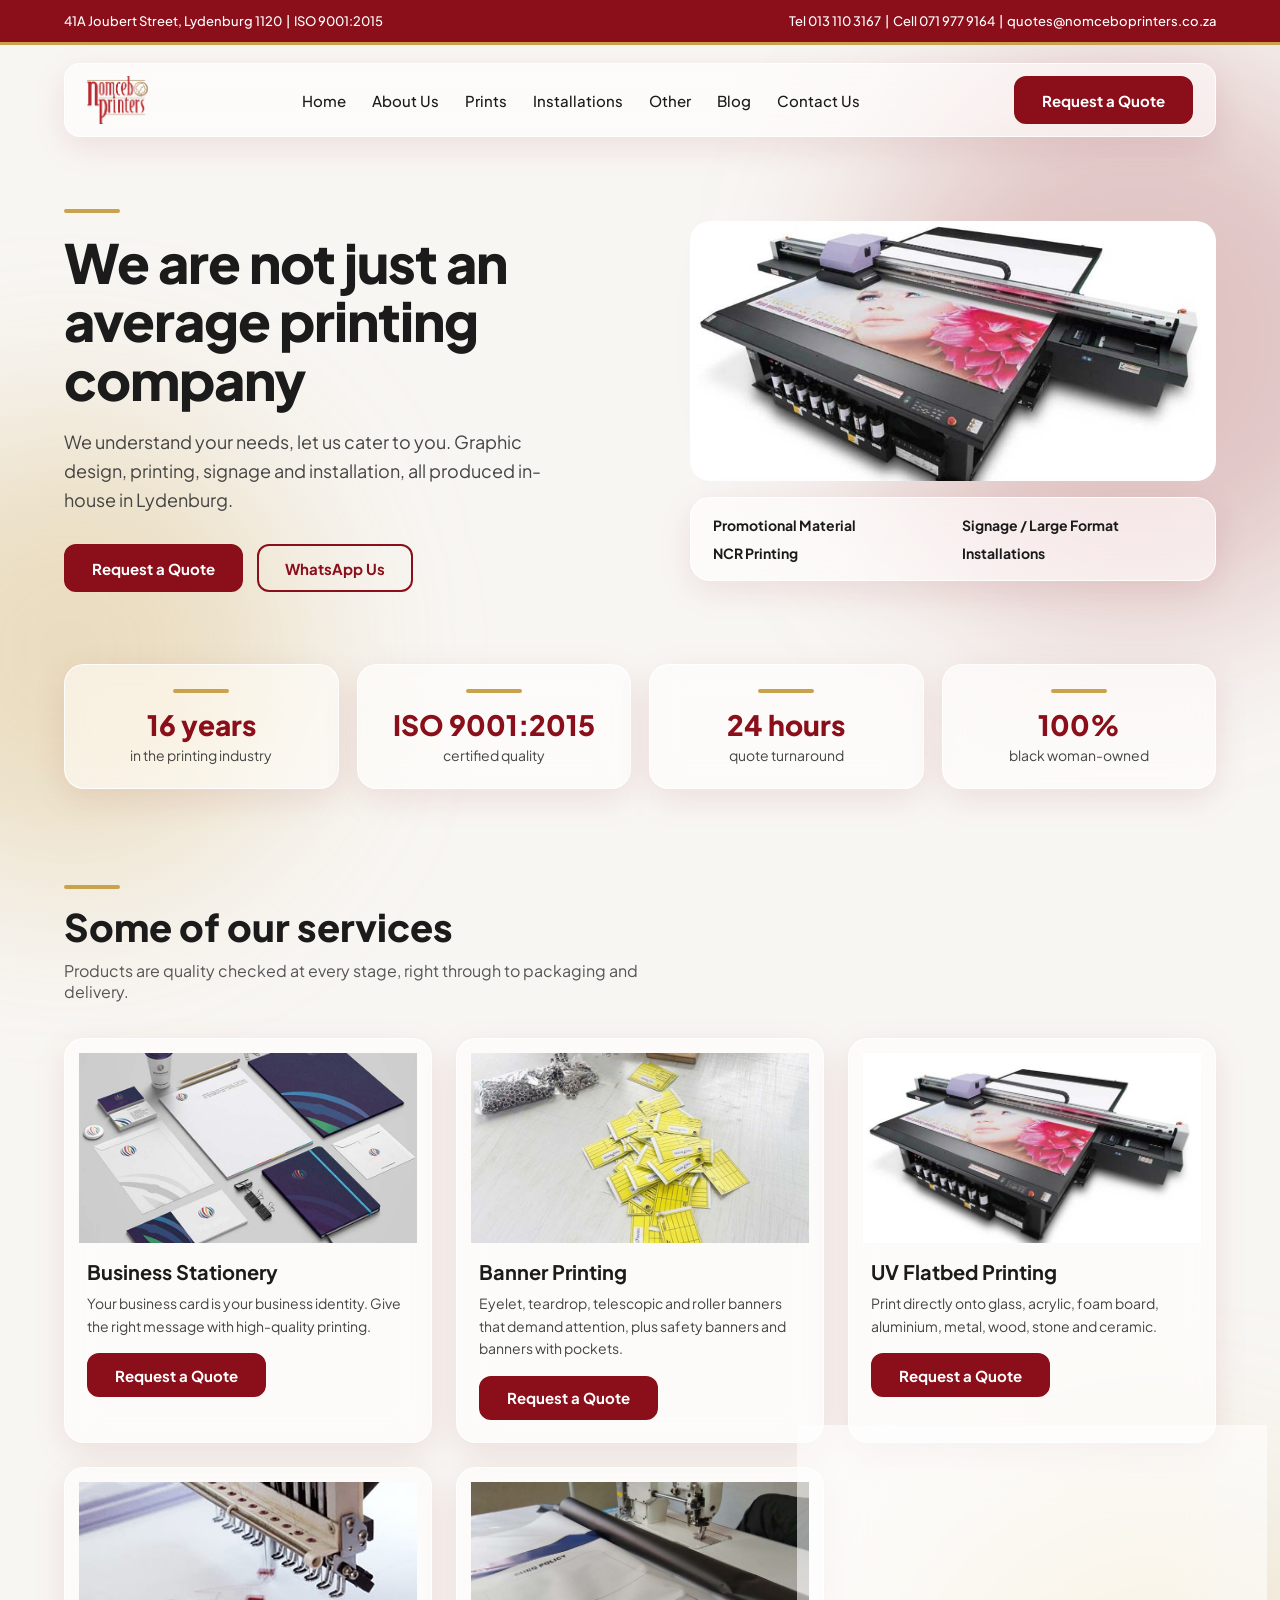
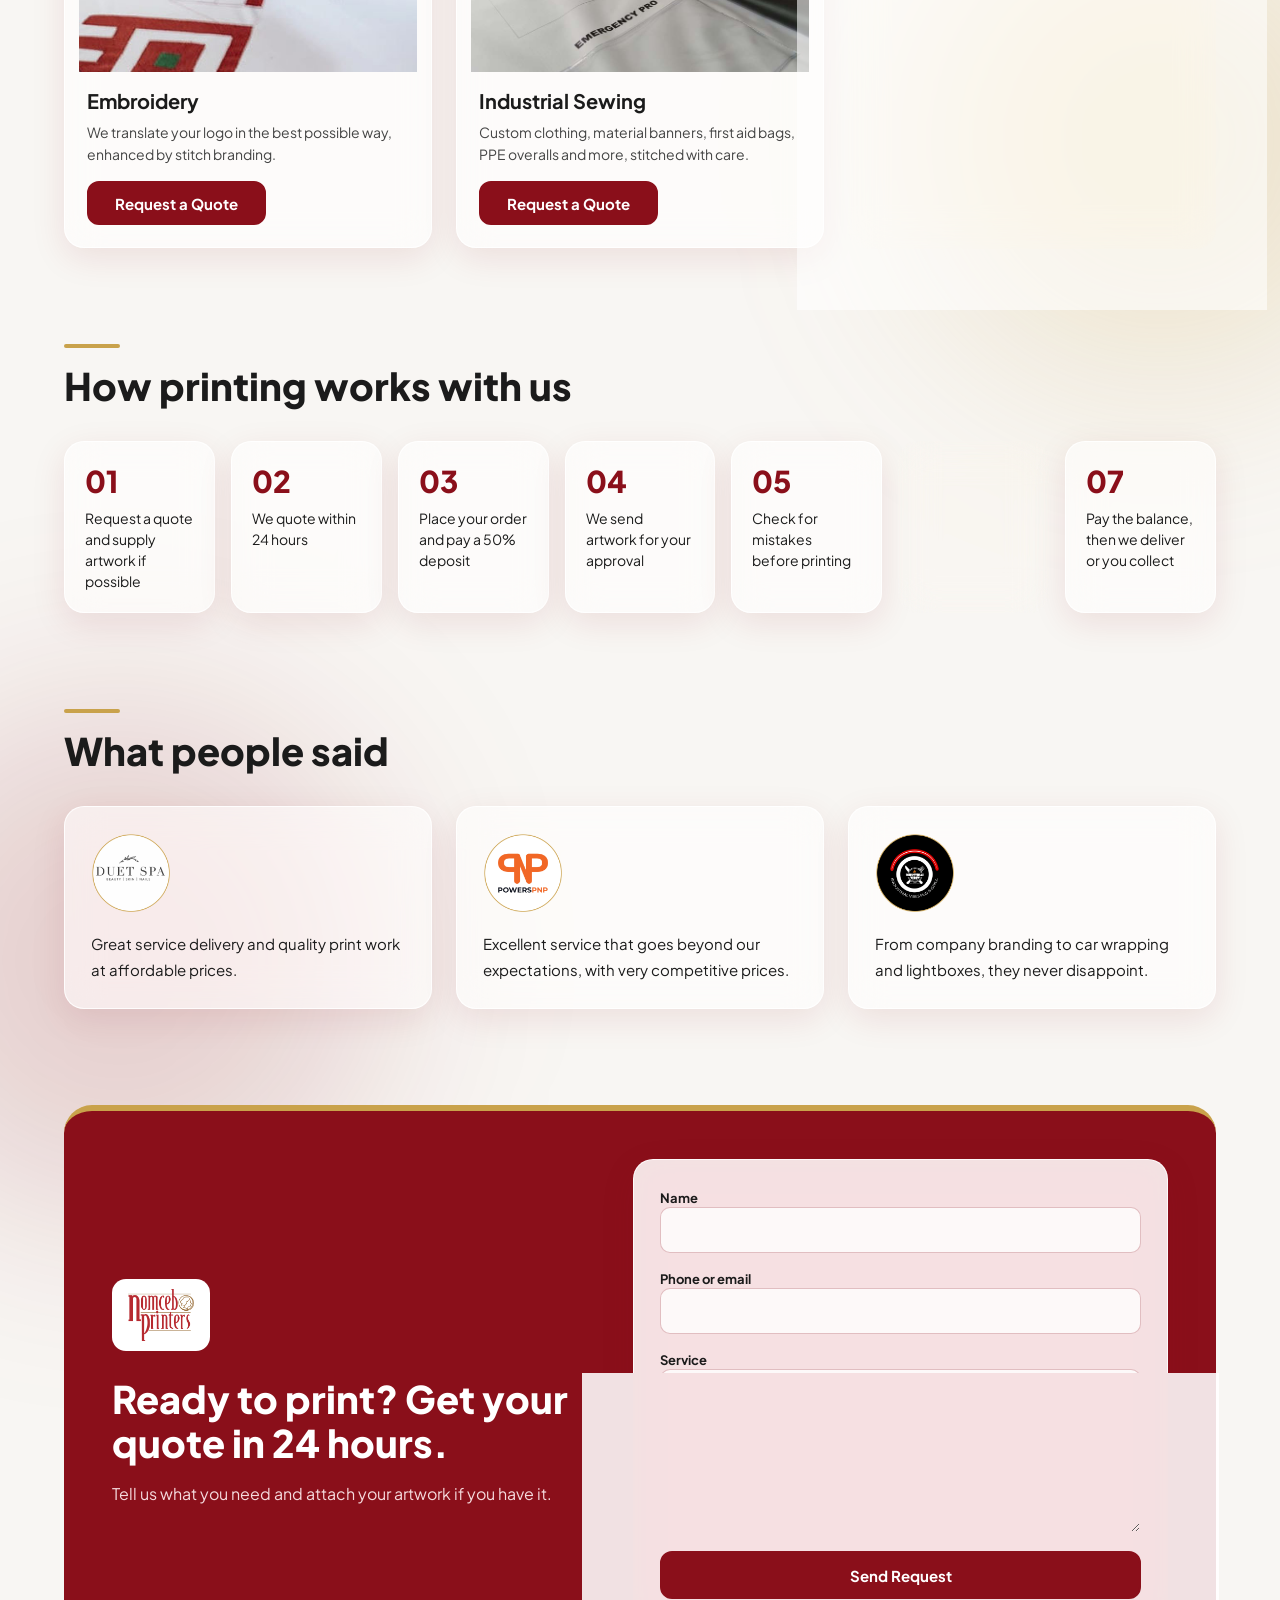
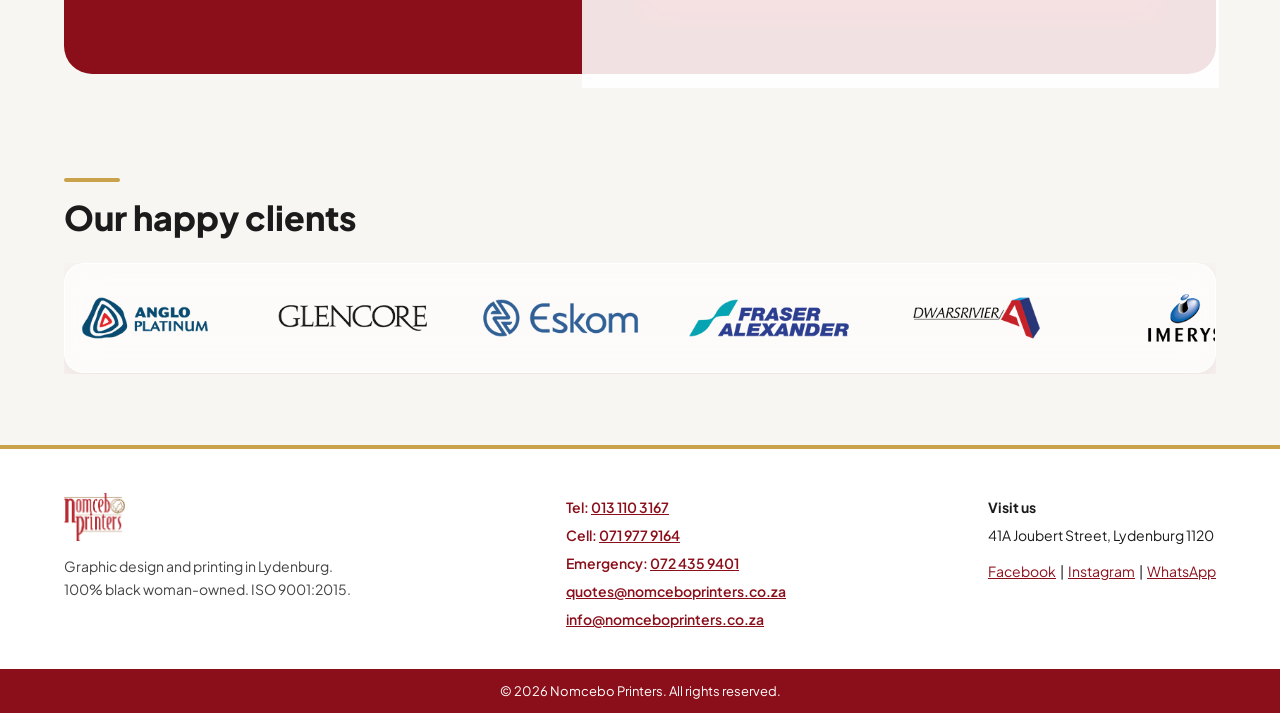
==== index.html @ d85ef445 "feat: add logo to homepage quote section and replace service field with dropdown feat: add service d" ====
<!doctype html>
<html lang="en">
<head>
<meta charset="utf-8">
<meta name="viewport" content="width=device-width, initial-scale=1">
<title>Nomcebo Printers | Printing, Signage and Design in Lydenburg</title>
<meta name="description" content="Nomcebo Printers provides high quality custom printing, signage and installation services for individuals and businesses in Lydenburg, Mpumalanga and Limpopo.">
<link rel="icon" href="assets/cropped-favicon-270x270.png">
<link rel="preconnect" href="https://fonts.googleapis.com">
<link href="https://fonts.googleapis.com/css2?family=Plus+Jakarta+Sans:wght@400;500;700;800&display=swap" rel="stylesheet">
<link rel="stylesheet" href="style.css">
</head>
<body>
<div id="top" style="position:relative;overflow:hidden">

<div style="position:absolute;top:60px;right:-140px;width:560px;height:560px;border-radius:50%;background:rgba(138,15,26,.22);filter:blur(90px)"></div>
<div style="position:absolute;top:420px;left:-160px;width:460px;height:460px;border-radius:50%;background:rgba(201,162,75,.30);filter:blur(90px)"></div>
<div style="position:absolute;top:1500px;right:-120px;width:480px;height:480px;border-radius:50%;background:rgba(201,162,75,.22);filter:blur(100px)"></div>
<div style="position:absolute;top:2300px;left:-140px;width:520px;height:520px;border-radius:50%;background:rgba(138,15,26,.16);filter:blur(100px)"></div>

<div style="position:relative">
<div style="background:#8A0F1A;color:#fff;font-size:13px;font-weight:500">
<div class="wrap" style="display:flex;flex-wrap:wrap;gap:8px 28px;justify-content:space-between;align-items:center;min-height:42px;padding-top:6px;padding-bottom:6px">
<span>41A Joubert Street, Lydenburg 1120 &nbsp;|&nbsp; ISO 9001:2015</span>
<span>Tel 013 110 3167 &nbsp;|&nbsp; Cell 071 977 9164 &nbsp;|&nbsp; quotes@nomceboprinters.co.za</span>
</div>
<div style="height:3px;background:#C9A24B"></div>
</div>

<div class="wrap nav" style="padding-top:18px">
<div class="g" style="display:flex;align-items:center;justify-content:space-between;gap:20px;padding:12px 22px;border-radius:16px">
<a href="index.html"><img src="assets/nomceb-logo.png" alt="Nomcebo Printers logo" style="width:170px;height:48px;display:block;object-fit:contain;width:auto"></a>
<input type="checkbox" id="mt" style="position:absolute;opacity:0;width:0;height:0"><label for="mt" class="menu-btn" role="button">Menu</label><div class="links" style="display:flex;gap:26px;flex-wrap:wrap"><a class="l" href="index.html">Home</a><a class="l" href="about.html">About Us</a><a class="l" href="prints.html">Prints</a><a class="l" href="installations.html">Installations</a><a class="l" href="other.html">Other</a><a class="l" href="blog.html">Blog</a><a class="l" href="contact.html">Contact Us</a></div>
<a class="btn" href="contact.html#quote">Request a Quote</a>
</div>
</div>

<div class="wrap hero" style="display:flex;align-items:center;gap:48px;padding-top:72px;padding-bottom:72px">
<div style="flex:1.1">
<div class="strip" style="margin-bottom:20px"></div>
<h1 style="font-size:54px;line-height:1.08;font-weight:800;letter-spacing:-1px">We are not just an average printing company</h1>
<p style="margin-top:20px;font-size:18px;line-height:1.6;color:#444;max-width:520px">We understand your needs, let us cater to you. Graphic design, printing, signage and installation, all produced in-house in Lydenburg.</p>
<div style="display:flex;flex-wrap:wrap;gap:14px;margin-top:30px">
<a class="btn" href="#quote">Request a Quote</a>
<a class="btn btn2" href="https://wa.me/27719779164" target="_blank" rel="noopener">WhatsApp Us</a>
</div>
</div>
<div style="flex:1;display:flex;flex-direction:column;gap:16px;min-width:0">
<img src="assets/Flatbed-printer.jpg" alt="Flatbed printer" style="height:260px;border-radius:20px;display:block;object-fit:cover;width:100%">
<div class="g" style="padding:18px 22px;display:grid;grid-template-columns:1fr 1fr;gap:10px 18px;font-weight:700;font-size:14px">
<span>Promotional Material</span><span>Signage / Large Format</span><span>NCR Printing</span><span>Installations</span>
</div>
</div>
</div>

<div class="wrap">
<div class="grid" style="grid-template-columns:repeat(auto-fit,minmax(240px,1fr));gap:18px">
<div class="g" style="padding:24px;text-align:center"><div class="strip" style="margin:0 auto 14px"></div><div style="font-size:28px;font-weight:800;color:#8A0F1A">16 years</div><p style="font-size:14px;color:#444;margin-top:4px">in the printing industry</p></div>
<div class="g" style="padding:24px;text-align:center"><div class="strip" style="margin:0 auto 14px"></div><div style="font-size:28px;font-weight:800;color:#8A0F1A">ISO 9001:2015</div><p style="font-size:14px;color:#444;margin-top:4px">certified quality</p></div>
<div class="g" style="padding:24px;text-align:center"><div class="strip" style="margin:0 auto 14px"></div><div style="font-size:28px;font-weight:800;color:#8A0F1A">24 hours</div><p style="font-size:14px;color:#444;margin-top:4px">quote turnaround</p></div>
<div class="g" style="padding:24px;text-align:center"><div class="strip" style="margin:0 auto 14px"></div><div style="font-size:28px;font-weight:800;color:#8A0F1A">100%</div><p style="font-size:14px;color:#444;margin-top:4px">black woman-owned</p></div>
</div>
</div>

<div id="services" class="wrap" style="padding-top:96px">
<div class="strip"></div>
<h2 style="font-size:38px;font-weight:800;margin-top:14px">Some of our services</h2>
<p style="margin-top:10px;color:#555;font-size:16px;max-width:620px">Products are quality checked at every stage, right through to packaging and delivery.</p>
<div class="grid" style="margin-top:36px">
<div class="g card" style="padding:14px"><img src="assets/Business-Stationary-img.jpg" alt="Business Stationary img" style="height:190px;display:block;object-fit:cover;width:100%"><div style="padding:16px 8px 8px"><h3 style="font-size:20px;font-weight:700">Business Stationery</h3><p style="margin-top:8px;font-size:14px;line-height:1.6;color:#444">Your business card is your business identity. Give the right message with high-quality printing.</p><a class="btn" href="#quote" style="margin-top:16px;min-height:44px">Request a Quote</a></div></div>
<div class="g card" style="padding:14px"><img src="assets/Banner-Printing-img.jpg" alt="Banner Printing img" style="height:190px;display:block;object-fit:cover;width:100%"><div style="padding:16px 8px 8px"><h3 style="font-size:20px;font-weight:700">Banner Printing</h3><p style="margin-top:8px;font-size:14px;line-height:1.6;color:#444">Eyelet, teardrop, telescopic and roller banners that demand attention, plus safety banners and banners with pockets.</p><a class="btn" href="#quote" style="margin-top:16px;min-height:44px">Request a Quote</a></div></div>
<div class="g card" style="padding:14px"><img src="assets/Flatbed-printer.jpg" alt="Flatbed printer" style="height:190px;display:block;object-fit:cover;width:100%"><div style="padding:16px 8px 8px"><h3 style="font-size:20px;font-weight:700">UV Flatbed Printing</h3><p style="margin-top:8px;font-size:14px;line-height:1.6;color:#444">Print directly onto glass, acrylic, foam board, aluminium, metal, wood, stone and ceramic.</p><a class="btn" href="#quote" style="margin-top:16px;min-height:44px">Request a Quote</a></div></div>
<div class="g card" style="padding:14px"><img src="assets/blocks-img.jpg" alt="blocks img" style="height:190px;display:block;object-fit:cover;width:100%"><div style="padding:16px 8px 8px"><h3 style="font-size:20px;font-weight:700">Embroidery</h3><p style="margin-top:8px;font-size:14px;line-height:1.6;color:#444">We translate your logo in the best possible way, enhanced by stitch branding.</p><a class="btn" href="#quote" style="margin-top:16px;min-height:44px">Request a Quote</a></div></div>
<div class="g card" style="padding:14px"><img src="assets/industrial-printing1.jpg" alt="industrial printing1" style="height:190px;display:block;object-fit:cover;width:100%"><div style="padding:16px 8px 8px"><h3 style="font-size:20px;font-weight:700">Industrial Sewing</h3><p style="margin-top:8px;font-size:14px;line-height:1.6;color:#444">Custom clothing, material banners, first aid bags, PPE overalls and more, stitched with care.</p><a class="btn" href="#quote" style="margin-top:16px;min-height:44px">Request a Quote</a></div></div>
<div class="g card" style="padding:14px"><img src="assets/blocks-img03.jpg" alt="blocks img03" style="height:190px;display:block;object-fit:cover;width:100%"><div style="padding:16px 8px 8px"><h3 style="font-size:20px;font-weight:700">Design Services</h3><p style="margin-top:8px;font-size:14px;line-height:1.6;color:#444">We take your marketing ideas and bring them to life through visual design.</p><a class="btn" href="#quote" style="margin-top:16px;min-height:44px">Request a Quote</a></div></div>
</div>
</div>

<div id="process" class="wrap" style="padding-top:96px">
<div class="strip"></div>
<h2 style="font-size:38px;font-weight:800;margin-top:14px">How printing works with us</h2>
<div class="grid" style="grid-template-columns:repeat(auto-fit,minmax(150px,1fr));gap:16px;margin-top:32px">
<div class="g" style="padding:20px"><div style="font-size:30px;font-weight:800;color:#8A0F1A">01</div><p style="margin-top:8px;font-size:14px;line-height:1.5">Request a quote and supply artwork if possible</p></div>
<div class="g" style="padding:20px"><div style="font-size:30px;font-weight:800;color:#8A0F1A">02</div><p style="margin-top:8px;font-size:14px;line-height:1.5">We quote within 24 hours</p></div>
<div class="g" style="padding:20px"><div style="font-size:30px;font-weight:800;color:#8A0F1A">03</div><p style="margin-top:8px;font-size:14px;line-height:1.5">Place your order and pay a 50% deposit</p></div>
<div class="g" style="padding:20px"><div style="font-size:30px;font-weight:800;color:#8A0F1A">04</div><p style="margin-top:8px;font-size:14px;line-height:1.5">We send artwork for your approval</p></div>
<div class="g" style="padding:20px"><div style="font-size:30px;font-weight:800;color:#8A0F1A">05</div><p style="margin-top:8px;font-size:14px;line-height:1.5">Check for mistakes before printing</p></div>
<div class="g" style="padding:20px"><div style="font-size:30px;font-weight:800;color:#8A0F1A">06</div><p style="margin-top:8px;font-size:14px;line-height:1.5">We print and finish to your specifications</p></div>
<div class="g" style="padding:20px"><div style="font-size:30px;font-weight:800;color:#8A0F1A">07</div><p style="margin-top:8px;font-size:14px;line-height:1.5">Pay the balance, then we deliver or you collect</p></div>
</div>
</div>

<div id="reviews" class="wrap" style="padding-top:96px">
<div class="strip"></div>
<h2 style="font-size:38px;font-weight:800;margin-top:14px">What people said</h2>
<div class="grid" style="margin-top:32px">
<div class="g" style="padding:26px"><img src="assets/Duet-Spa-1-150x150.png" alt="Duet Spa 1 150x150" style="width:80px;height:80px;border-radius:50%;display:block;object-fit:cover"><p style="margin-top:18px;line-height:1.7;font-size:15px">Great service delivery and quality print work at affordable prices.</p></div>
<div class="g" style="padding:26px"><img src="assets/Powerspnp-1-150x150.png" alt="Powerspnp 1 150x150" style="width:80px;height:80px;border-radius:50%;display:block;object-fit:cover"><p style="margin-top:18px;line-height:1.7;font-size:15px">Excellent service that goes beyond our expectations, with very competitive prices.</p></div>
<div class="g" style="padding:26px"><img src="assets/Industrial-Vibes-1-150x150.png" alt="Industrial Vibes 1 150x150" style="width:80px;height:80px;border-radius:50%;display:block;object-fit:cover"><p style="margin-top:18px;line-height:1.7;font-size:15px">From company branding to car wrapping and lightboxes, they never disappoint.</p></div>
</div>
</div>

<div id="quote" class="wrap" style="padding-top:96px;padding-bottom:96px">
<div style="background:#8A0F1A;border-radius:28px;padding:48px;display:flex;flex-wrap:wrap;gap:40px;align-items:center;border-top:6px solid #C9A24B">
<div style="flex:1;min-width:280px;color:#fff">
<div style="display:inline-block;background:#fff;border-radius:14px;padding:10px 16px;margin-bottom:22px"><img src="assets/nomceb-logo.png" alt="Nomcebo Printers logo" style="display:block;height:52px;width:auto"></div><h2 style="font-size:38px;font-weight:800;line-height:1.15">Ready to print? Get your quote in 24 hours.</h2>
<p style="margin-top:16px;font-size:16px;line-height:1.6;color:#F5DADD">Tell us what you need and attach your artwork if you have it.</p>
</div>
<form class="g" method="post" action="quote.php" style="flex:1;min-width:300px;padding:26px;display:flex;flex-direction:column;gap:14px;background:rgba(255,255,255,.88)"><p id="msg" role="status" style="display:none;font-weight:700"></p>
<div><label for="qn" style="font-size:13px;font-weight:700">Name</label><input id="qn" name="name" class="in" type="text" required autocomplete="name"></div>
<div><label for="qp" style="font-size:13px;font-weight:700">Phone or email</label><input id="qp" name="contact" class="in" type="text" required></div>
<div><label for="qs" style="font-size:13px;font-weight:700">Service</label><select id="qs" name="service" class="in" required><option value="" selected disabled>Select a service</option><optgroup label="Printing"><option>Business Stationery</option><option>Banner Printing</option><option>NCR Book Printing</option><option>Calendars and Diaries</option><option>T-Shirt Printing</option><option>Mug Printing</option><option>Baby Shower Invitations</option><option>Wedding Invitations</option><option>UV Flatbed Printing</option></optgroup><optgroup label="Signage and Installations"><option>Board Installation</option><option>Fence Board Installation</option><option>Lightbox Installation</option><option>Signboard Installations</option><option>Vehicle Branding</option></optgroup><optgroup label="Sewing and Finishing"><option>Embroidery</option><option>Industrial Sewing</option><option>Bench Making</option><option>Book Binding</option><option>Canvas</option></optgroup><optgroup label="Design"><option>Design Services</option></optgroup><option>Other (describe below)</option></select></div>
<div><label for="qd" style="font-size:13px;font-weight:700">Details (size, quantity, deadline)</label><textarea id="qd" name="details" class="in" rows="3" style="padding:12px 14px;resize:vertical"></textarea></div>
<input type="text" name="website" tabindex="-1" autocomplete="off" style="position:absolute;left:-9999px" aria-hidden="true">
<button class="btn" type="submit" style="width:100%">Send Request</button>
</form>
</div>
</div>

<div class="wrap" style="padding-top:8px;padding-bottom:72px"><div class="strip"></div><h2 style="font-size:34px;font-weight:800;margin-top:14px">Our happy clients</h2><div class="g belt" style="margin-top:24px;padding:22px 0"><div class="tr"><img src="assets/footer-icons1.png" alt="Client logo 1" loading="lazy"><img src="assets/footer-icons02.png" alt="Client logo 2" loading="lazy"><img src="assets/footer-icons03.png" alt="Client logo 3" loading="lazy"><img src="assets/footer-icons04.png" alt="Client logo 4" loading="lazy"><img src="assets/footer-icons05.png" alt="Client logo 5" loading="lazy"><img src="assets/footer-icons06.png" alt="Client logo 6" loading="lazy"><img src="assets/footer-icons07.png" alt="Client logo 7" loading="lazy"><img src="assets/footer-icons08.png" alt="Client logo 8" loading="lazy"><img src="assets/footer-icons09.png" alt="Client logo 9" loading="lazy"><img src="assets/footer-icons10.png" alt="Client logo 10" loading="lazy"><img src="assets/footer-icons11.png" alt="Client logo 11" loading="lazy"><img src="assets/footer-icons12.png" alt="Client logo 12" loading="lazy"><img src="assets/footer-icons13.png" alt="Client logo 13" loading="lazy"><img src="assets/footer-icons14.png" alt="Client logo 14" loading="lazy"><img src="assets/footer-icons15.png" alt="Client logo 15" loading="lazy"><img src="assets/footer-icons1.png" alt="" aria-hidden="true" loading="lazy"><img src="assets/footer-icons02.png" alt="" aria-hidden="true" loading="lazy"><img src="assets/footer-icons03.png" alt="" aria-hidden="true" loading="lazy"><img src="assets/footer-icons04.png" alt="" aria-hidden="true" loading="lazy"><img src="assets/footer-icons05.png" alt="" aria-hidden="true" loading="lazy"><img src="assets/footer-icons06.png" alt="" aria-hidden="true" loading="lazy"><img src="assets/footer-icons07.png" alt="" aria-hidden="true" loading="lazy"><img src="assets/footer-icons08.png" alt="" aria-hidden="true" loading="lazy"><img src="assets/footer-icons09.png" alt="" aria-hidden="true" loading="lazy"><img src="assets/footer-icons10.png" alt="" aria-hidden="true" loading="lazy"><img src="assets/footer-icons11.png" alt="" aria-hidden="true" loading="lazy"><img src="assets/footer-icons12.png" alt="" aria-hidden="true" loading="lazy"><img src="assets/footer-icons13.png" alt="" aria-hidden="true" loading="lazy"><img src="assets/footer-icons14.png" alt="" aria-hidden="true" loading="lazy"><img src="assets/footer-icons15.png" alt="" aria-hidden="true" loading="lazy"></div></div></div>
<div style="background:#fff;border-top:4px solid #C9A24B">
<div class="wrap" style="padding-top:44px;padding-bottom:36px;display:flex;flex-wrap:wrap;gap:36px;justify-content:space-between">
<div style="max-width:300px"><img src="assets/nomceb-logo.png" alt="Nomcebo Printers logo" style="width:170px;height:48px;display:block;object-fit:contain;width:auto"><p style="margin-top:14px;font-size:14px;line-height:1.6;color:#444">Graphic design and printing in Lydenburg. 100% black woman-owned. ISO 9001:2015.</p></div>
<div style="font-size:14px;line-height:2;color:#8A0F1A;font-weight:600">
<div>Tel: <a href="tel:0131103167">013 110 3167</a></div><div>Cell: <a href="tel:0719779164">071 977 9164</a></div><div>Emergency: <a href="tel:0724359401">072 435 9401</a></div><div><a href="mailto:quotes@nomceboprinters.co.za">quotes@nomceboprinters.co.za</a></div><div><a href="mailto:info@nomceboprinters.co.za">info@nomceboprinters.co.za</a></div>
</div>
<div style="font-size:14px;line-height:2"><div style="font-weight:700">Visit us</div><div>41A Joubert Street, Lydenburg 1120</div><div style="margin-top:8px"><a href="https://www.facebook.com/NomceboPrintersOfficial" target="_blank" rel="noopener">Facebook</a> &nbsp;|&nbsp; <a href="https://www.instagram.com/nomceboprinters/" target="_blank" rel="noopener">Instagram</a> &nbsp;|&nbsp; <a href="https://wa.me/27719779164" target="_blank" rel="noopener">WhatsApp</a></div></div>
</div>
<div style="background:#8A0F1A;color:#fff;text-align:center;font-size:13px;padding:14px">&copy; 2026 Nomcebo Printers. All rights reserved.</div>
</div>
</div>
</div>
<script>
(function(){var p=new URLSearchParams(location.search),m=document.getElementById('msg');if(!m)return;
if(p.has('sent')){m.textContent='Thank you! We will quote within 24 hours.';m.style.color='#1B5E20';m.style.display='block';}
else if(p.has('error')){m.textContent='Sorry, something went wrong. Please call 013 110 3167.';m.style.color='#8A0F1A';m.style.display='block';}})();
</script>
</body>
</html>
---- style.css ----
body{margin:0;font-family:'Plus Jakarta Sans',Arial,sans-serif;color:#1B1B1B;background:#F8F6F3}
a{color:#8A0F1A}a:hover{color:#6E0B14}
.wrap{max-width:1200px;margin:0 auto;padding:0 24px;box-sizing:border-box}
.g{background:rgba(255,255,255,.58);backdrop-filter:blur(18px) saturate(140%);-webkit-backdrop-filter:blur(18px) saturate(140%);border:1px solid rgba(255,255,255,.85);box-shadow:0 10px 34px rgba(138,15,26,.10);border-radius:20px}
.btn{display:inline-flex;align-items:center;justify-content:center;min-height:48px;padding:0 26px;box-sizing:border-box;background:#8A0F1A;color:#fff;border-radius:12px;font-weight:700;text-decoration:none;border:2px solid #8A0F1A;font-size:15px;cursor:pointer;font-family:inherit}
.btn:hover{background:#6E0B14;color:#fff}
.btn2{background:transparent;color:#8A0F1A}.btn2:hover{background:#8A0F1A;color:#fff}
.ph{display:flex;align-items:center;justify-content:center;text-align:center;border:2px dashed #B98A8F;background:rgba(138,15,26,.05);color:#5A3A3E;font-size:12px;font-weight:700;padding:8px;box-sizing:border-box;border-radius:14px}
.strip{height:4px;width:56px;background:#C9A24B;border-radius:2px}
.grid{display:grid;grid-template-columns:repeat(auto-fit,minmax(300px,1fr));gap:24px}
.nav a.l{color:#1B1B1B;text-decoration:none;font-weight:500;font-size:15px}.nav a.l:hover{color:#8A0F1A}
.card{transition:transform .2s}.card:hover{transform:translateY(-4px)}
.in{width:100%;min-height:46px;box-sizing:border-box;border-radius:10px;border:1px solid rgba(138,15,26,.25);background:rgba(255,255,255,.8);padding:0 14px;font:inherit;font-size:15px}
h1,h2,h3,p{margin:0}
@media(max-width:860px){.nav .links{display:none}.hero{flex-direction:column}}
.nav a.l.on{color:#8A0F1A;font-weight:700;border-bottom:3px solid #C9A24B;padding-bottom:4px}
.menu-btn{display:none;align-items:center;min-height:44px;padding:0 16px;border:2px solid #8A0F1A;border-radius:12px;color:#8A0F1A;font-weight:700;cursor:pointer}
.pc{padding:14px}.pc img{display:block;width:100%;height:210px;object-fit:cover;border-radius:14px;background:rgba(138,15,26,.05)}
.pc .b{padding:16px 8px 8px}.pc h3{font-size:20px;font-weight:700}.pc p{margin-top:8px;font-size:14px;line-height:1.6;color:#444}.pc .btn{margin-top:16px;min-height:44px}
.pc .d{font-size:13px;color:#8A0F1A;font-weight:700;margin-top:6px}
.team img{height:260px}
@media(max-width:1000px){.hero{flex-direction:column}.nav .g{flex-wrap:wrap}.menu-btn{display:inline-flex}.nav .links{display:none!important;width:100%;flex-direction:column;gap:14px!important;order:5}#mt:checked ~ .links{display:flex!important}}


.belt{overflow:hidden;-webkit-mask-image:linear-gradient(90deg,transparent,#000 8%,#000 92%,transparent);mask-image:linear-gradient(90deg,transparent,#000 8%,#000 92%,transparent)}
.belt .tr{display:flex;align-items:center;width:max-content;animation:belt 45s linear infinite}
.belt:hover .tr{animation-play-state:paused}
.belt img{height:64px;width:auto;max-width:160px;object-fit:contain;flex:none;margin-right:48px}
@keyframes belt{to{transform:translateX(-50%)}}
@media(prefers-reduced-motion:reduce){.belt .tr{animation:none;flex-wrap:wrap;width:auto;justify-content:center;row-gap:20px}.belt{-webkit-mask-image:none;mask-image:none}}
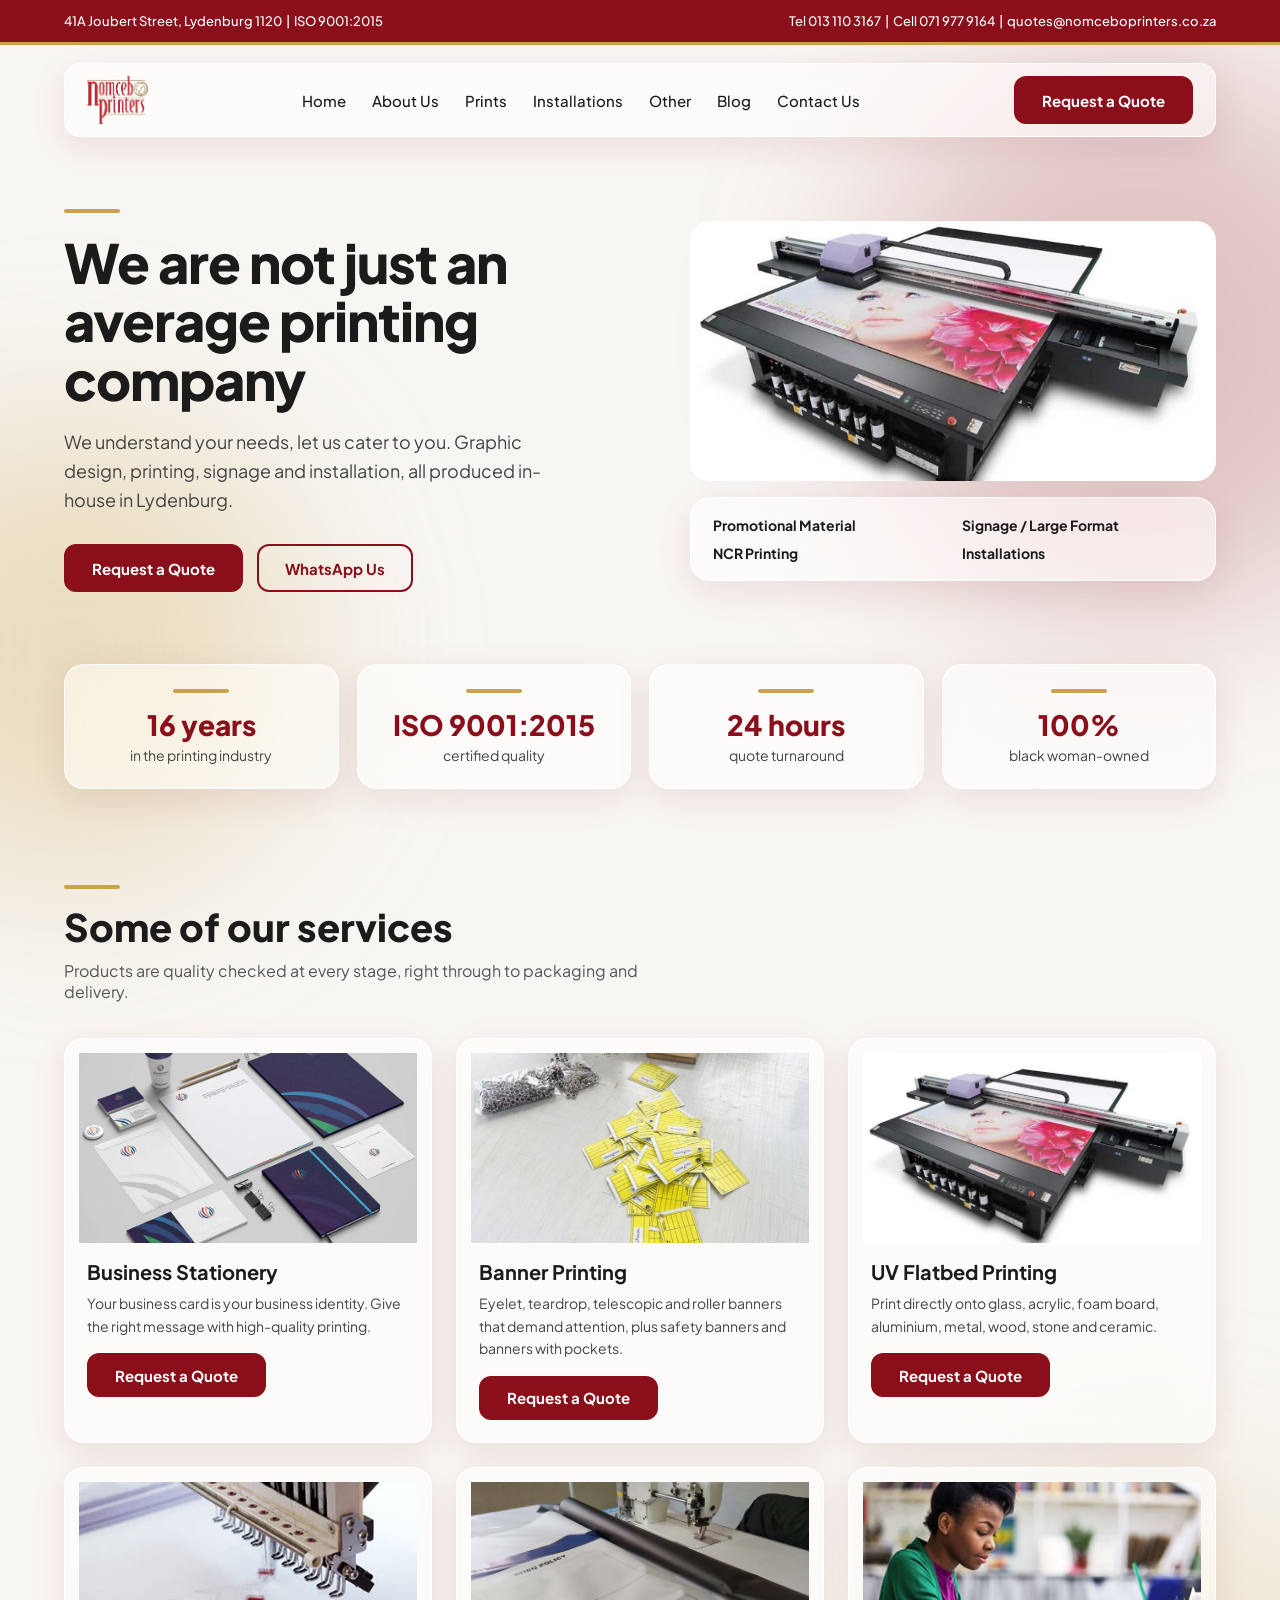
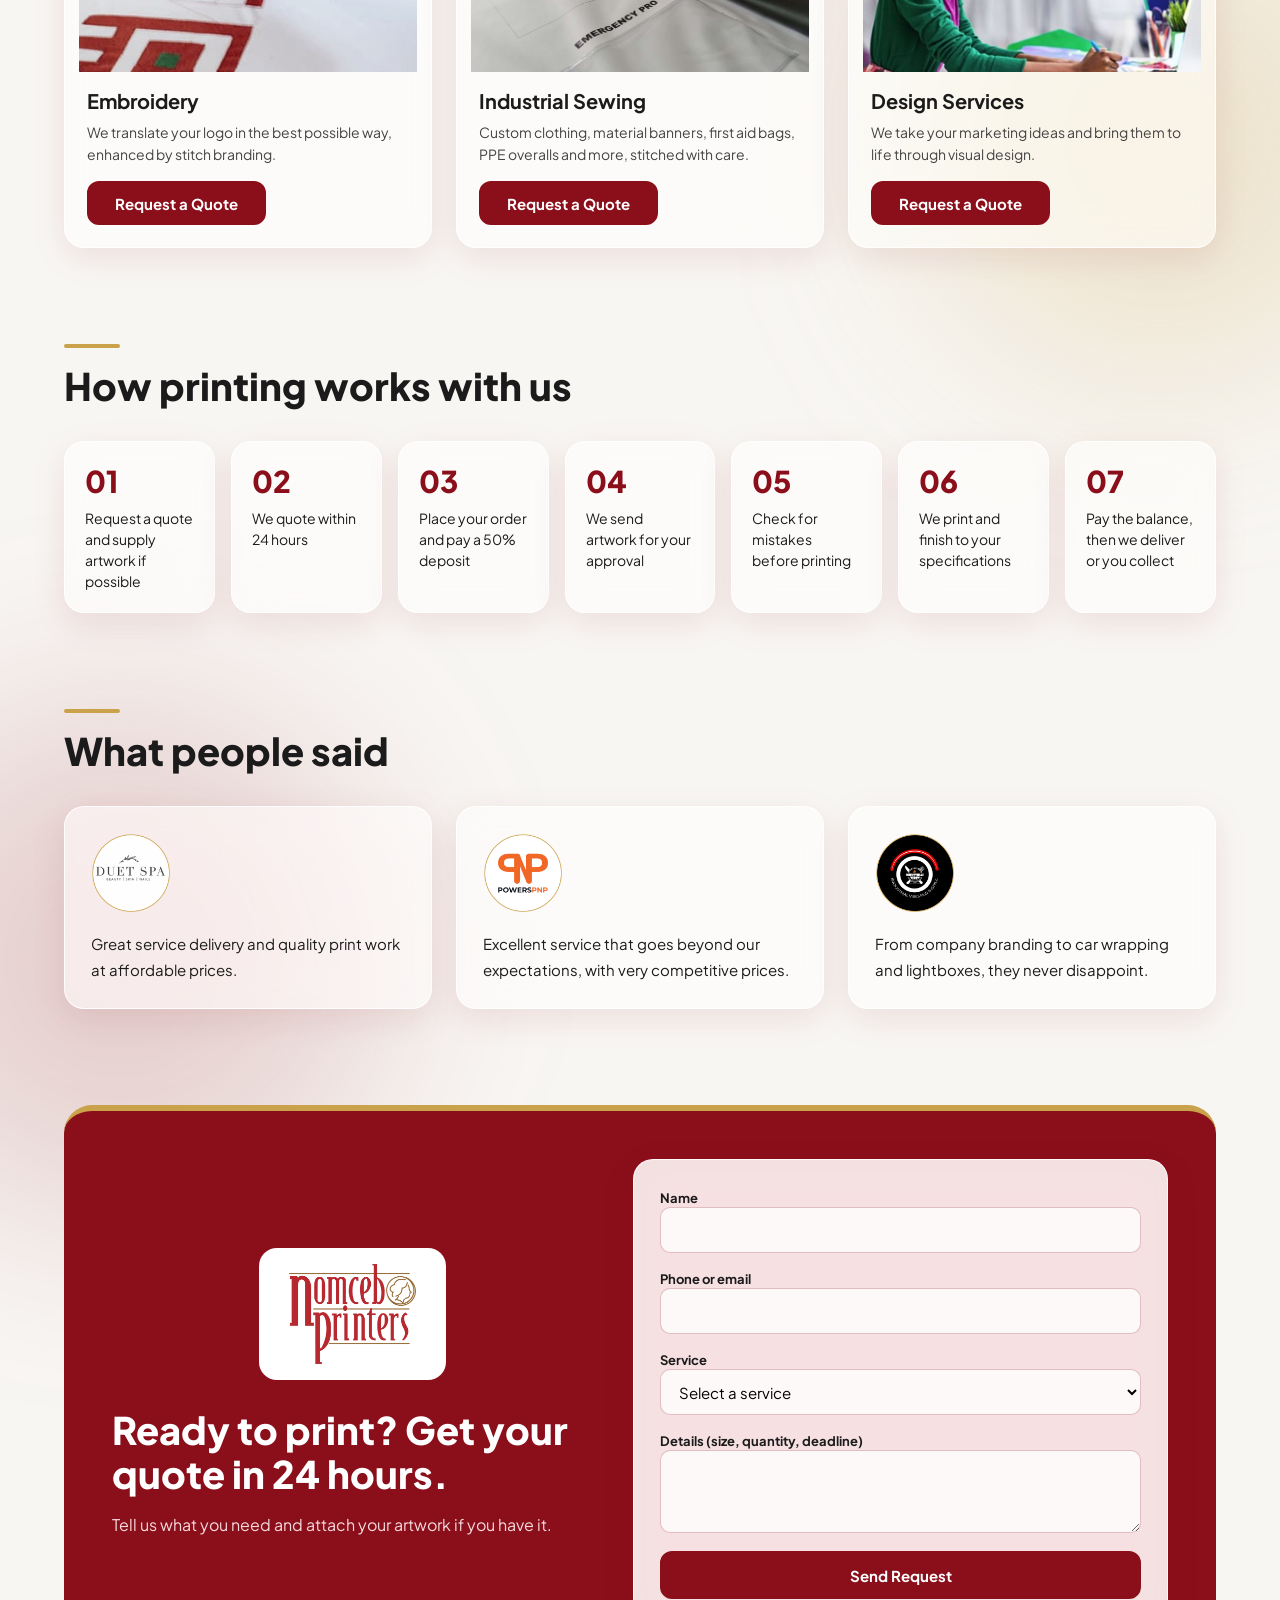
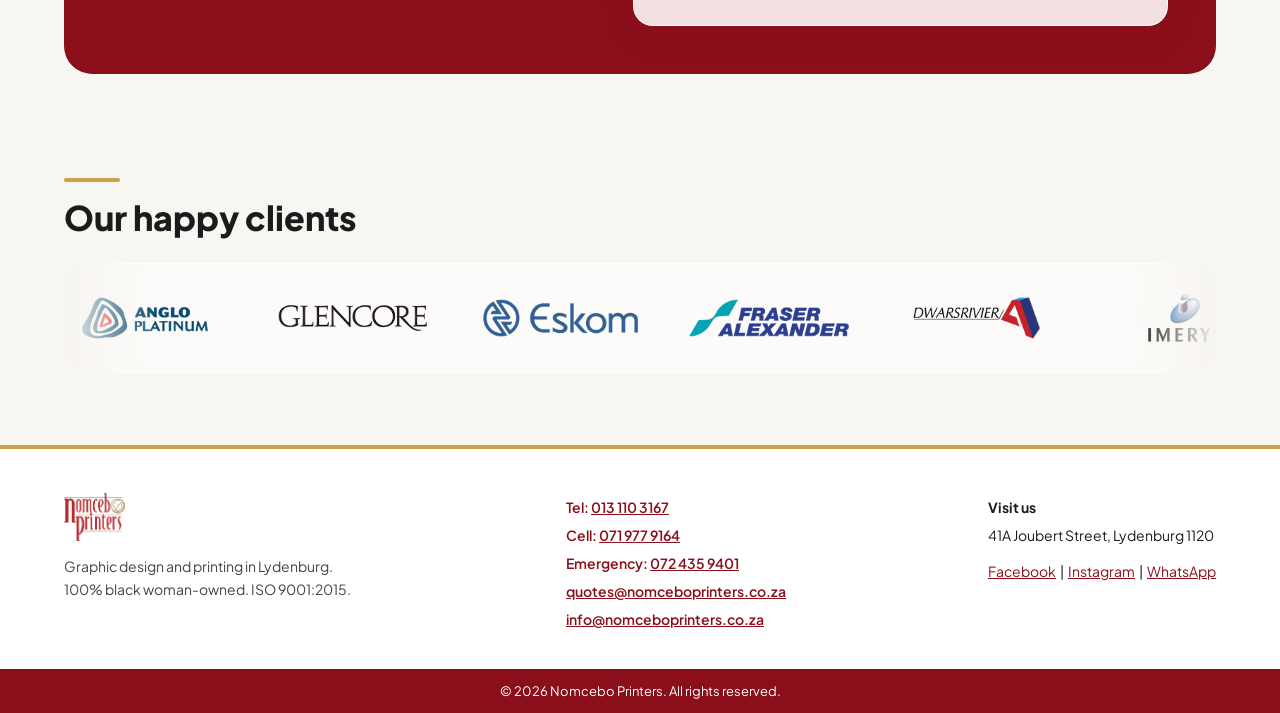
==== commit 487abf6f: "style: enlarge and centre logo in homepage quote section" ====
--- a/index.html
+++ b/index.html
@@ -103,7 +103,7 @@
 <div id="quote" class="wrap" style="padding-top:96px;padding-bottom:96px">
 <div style="background:#8A0F1A;border-radius:28px;padding:48px;display:flex;flex-wrap:wrap;gap:40px;align-items:center;border-top:6px solid #C9A24B">
 <div style="flex:1;min-width:280px;color:#fff">
-<div style="display:inline-block;background:#fff;border-radius:14px;padding:10px 16px;margin-bottom:22px"><img src="assets/nomceb-logo.png" alt="Nomcebo Printers logo" style="display:block;height:52px;width:auto"></div><h2 style="font-size:38px;font-weight:800;line-height:1.15">Ready to print? Get your quote in 24 hours.</h2>
+<div style="display:flex;justify-content:center;margin-bottom:28px"><div style="background:#fff;border-radius:18px;padding:16px 30px"><img src="assets/nomceb-logo.png" alt="Nomcebo Printers logo" style="display:block;height:100px;width:auto;max-width:100%"></div></div><h2 style="font-size:38px;font-weight:800;line-height:1.15">Ready to print? Get your quote in 24 hours.</h2>
 <p style="margin-top:16px;font-size:16px;line-height:1.6;color:#F5DADD">Tell us what you need and attach your artwork if you have it.</p>
 </div>
 <form class="g" method="post" action="quote.php" style="flex:1;min-width:300px;padding:26px;display:flex;flex-direction:column;gap:14px;background:rgba(255,255,255,.88)"><p id="msg" role="status" style="display:none;font-weight:700"></p>
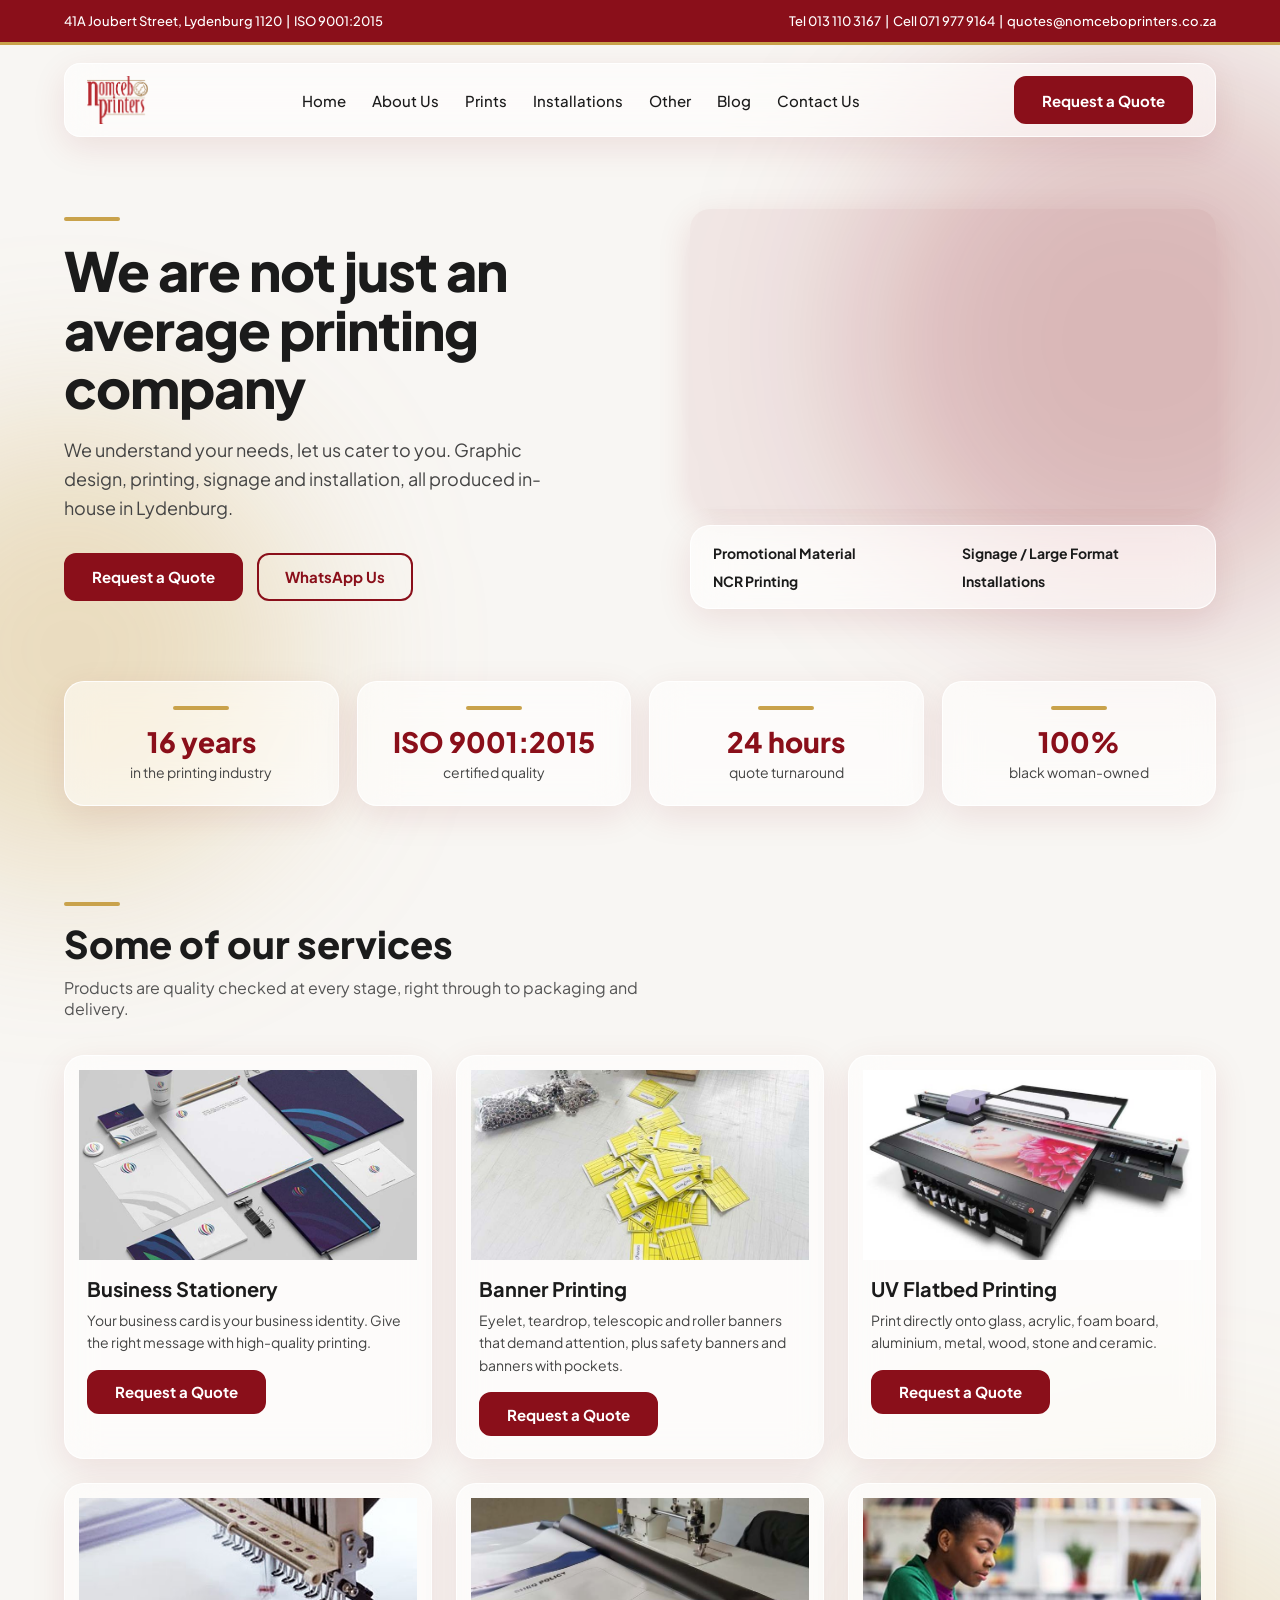
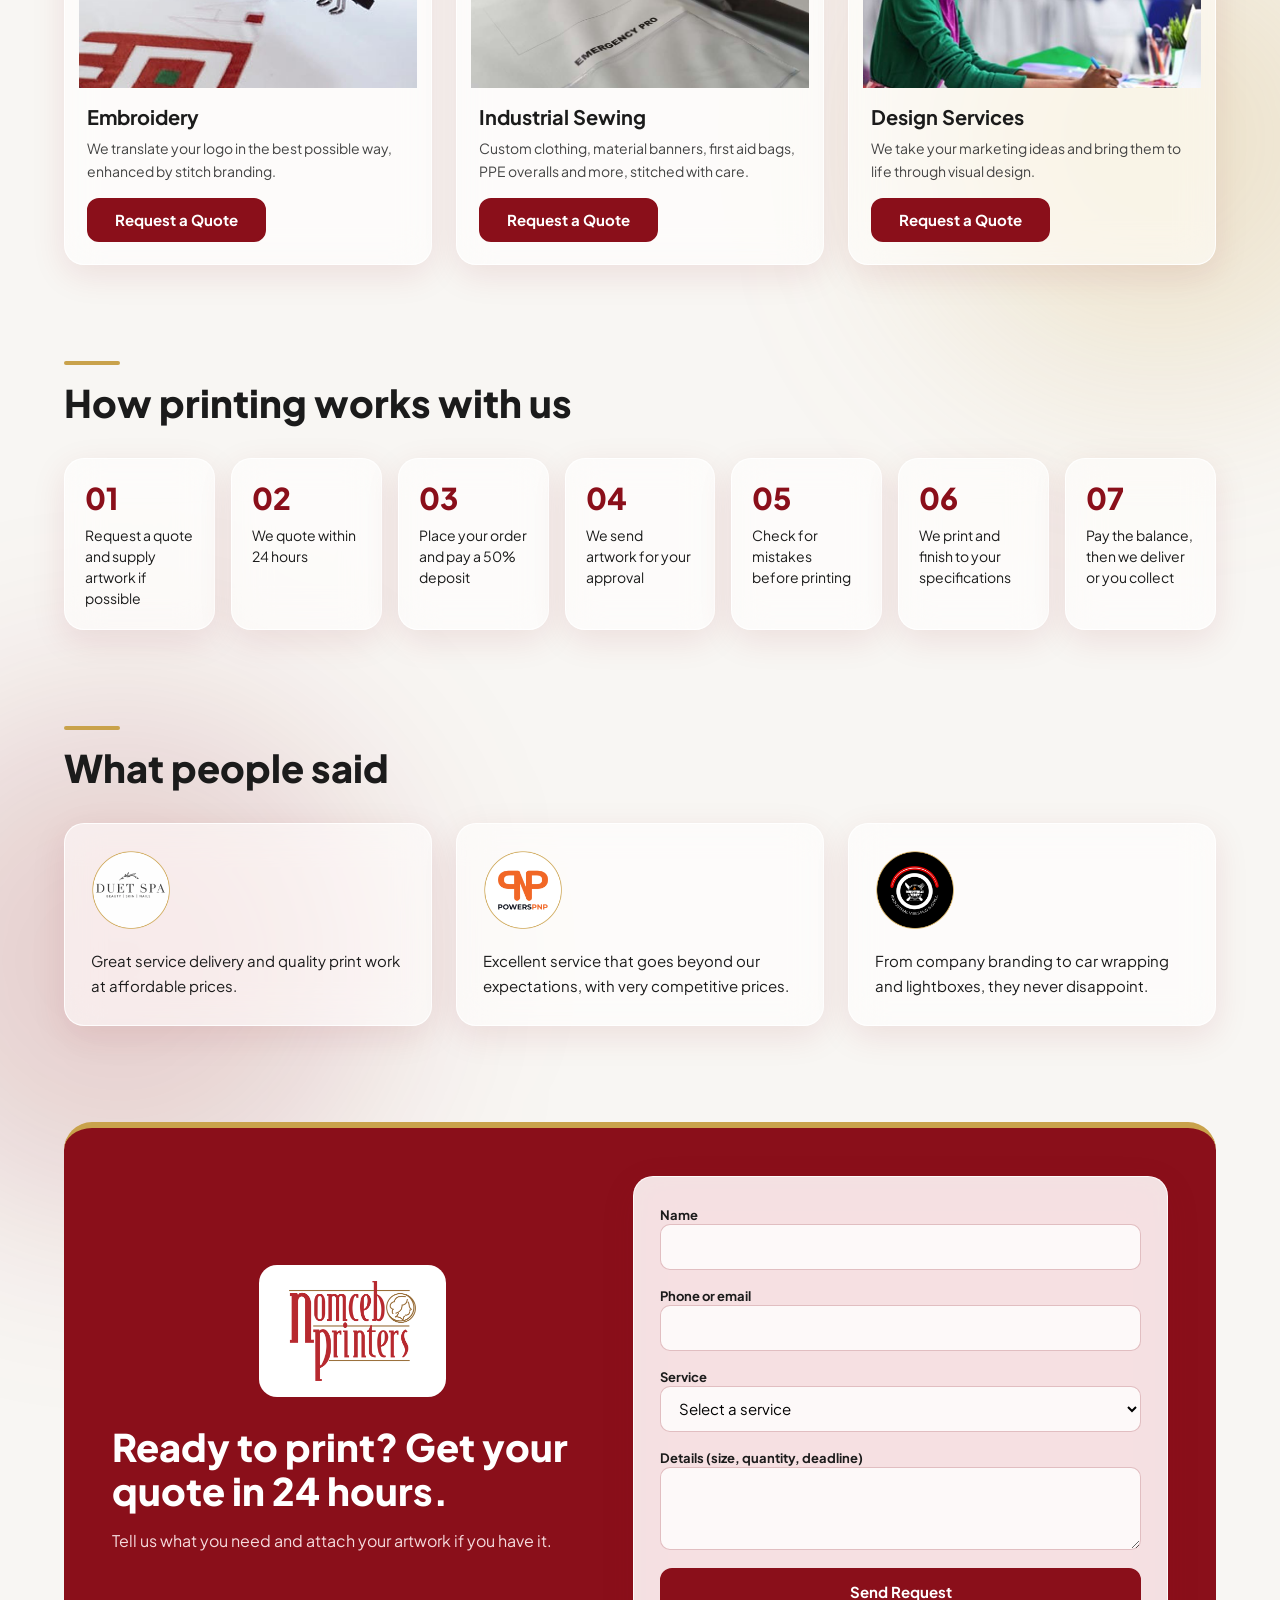
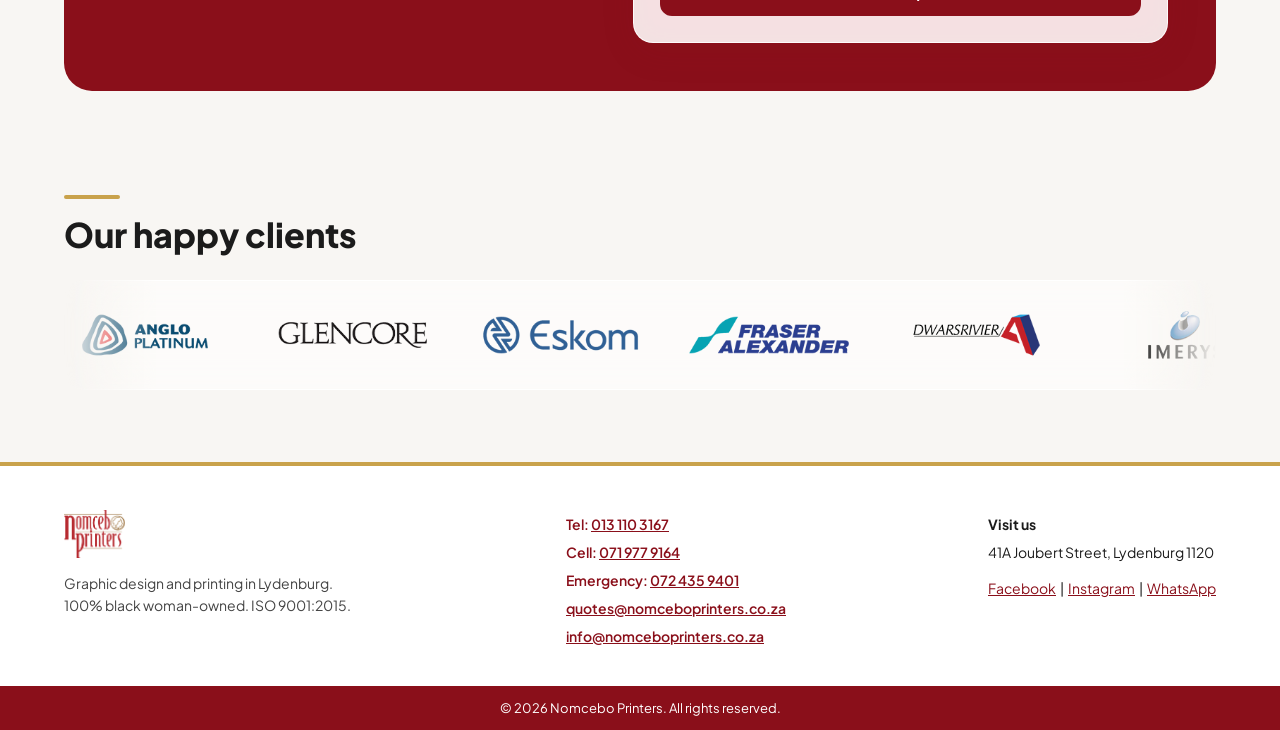
==== commit 149eab0e: "feat: add scroll animations, smooth scrolling and hero slideshow" -m "- Reveal sections with slide-i" ====
--- a/index.html
+++ b/index.html
@@ -9,6 +9,7 @@
 <link rel="preconnect" href="https://fonts.googleapis.com">
 <link href="https://fonts.googleapis.com/css2?family=Plus+Jakarta+Sans:wght@400;500;700;800&display=swap" rel="stylesheet">
 <link rel="stylesheet" href="style.css">
+<script>document.documentElement.classList.add('js')</script>
 </head>
 <body>
 <div id="top" style="position:relative;overflow:hidden">
@@ -46,7 +47,7 @@
 </div>
 </div>
 <div style="flex:1;display:flex;flex-direction:column;gap:16px;min-width:0">
-<img src="assets/Flatbed-printer.jpg" alt="Flatbed printer" style="height:260px;border-radius:20px;display:block;object-fit:cover;width:100%">
+<div class="show" id="show" data-slides="Business-Stationary-img.jpg|Business Stationery,Banner-Printing-img.jpg|Banner Printing,Flatbed-printer.jpg|UV Flatbed Printing,ncr-Printing-img.jpg|NCR Book Printing,t-shirt-Printing-img.jpg|T-Shirt Printing,Vehicle-Branding-2-img.jpg|Vehicle Branding,Signboard-installations-img.jpg|Signboard Installations,Lightbox-installation-img.jpg|Lightbox Installations,canvas-img.jpg|Canvas,mug-printing-img-2.jpg|Mug Printing,Board-installation-img.jpg|Board Installation"><img src="assets/Flatbed-printer.jpg" alt="UV flatbed printing at Nomcebo Printers"></div>
 <div class="g" style="padding:18px 22px;display:grid;grid-template-columns:1fr 1fr;gap:10px 18px;font-weight:700;font-size:14px">
 <span>Promotional Material</span><span>Signage / Large Format</span><span>NCR Printing</span><span>Installations</span>
 </div>
@@ -135,5 +136,6 @@
 if(p.has('sent')){m.textContent='Thank you! We will quote within 24 hours.';m.style.color='#1B5E20';m.style.display='block';}
 else if(p.has('error')){m.textContent='Sorry, something went wrong. Please call 013 110 3167.';m.style.color='#8A0F1A';m.style.display='block';}})();
 </script>
+<script src="site.js" defer></script>
 </body>
-</html>
+</html>
--- a/style.css
+++ b/style.css
@@ -27,4 +27,18 @@
 .belt:hover .tr{animation-play-state:paused}
 .belt img{height:64px;width:auto;max-width:160px;object-fit:contain;flex:none;margin-right:48px}
 @keyframes belt{to{transform:translateX(-50%)}}
-@media(prefers-reduced-motion:reduce){.belt .tr{animation:none;flex-wrap:wrap;width:auto;justify-content:center;row-gap:20px}.belt{-webkit-mask-image:none;mask-image:none}}
+@media(prefers-reduced-motion:reduce){.belt .tr{animation-duration:120s}}
+
+html{scroll-behavior:smooth;scroll-padding-top:16px}
+.js .reveal{opacity:0;transform:translateY(34px);transition:opacity .8s ease var(--d,0s),transform .8s cubic-bezier(.2,.7,.2,1) var(--d,0s)}
+.js .reveal.from-left{transform:translateX(-60px)}
+.js .reveal.from-right{transform:translateX(60px)}
+.js .reveal.in{opacity:1;transform:none}
+@media(prefers-reduced-motion:reduce){.js .reveal{transform:translateY(14px)}.js .reveal.from-left{transform:translateX(-24px)}.js .reveal.from-right{transform:translateX(24px)}.js .reveal.in{transform:none}}
+.show{position:relative;height:300px;border-radius:20px;overflow:hidden;background:rgba(138,15,26,.06);box-shadow:0 10px 34px rgba(138,15,26,.12)}
+.show img{position:absolute;inset:0;width:100%;height:100%;object-fit:cover;display:block}
+.js .show img{opacity:0;z-index:0;transition:opacity 1.4s ease}
+.js .show img.prev{opacity:1;z-index:1}
+.js .show img.on{opacity:1;z-index:2}
+.show .cap{position:absolute;left:14px;bottom:14px;z-index:5;padding:8px 16px;border-radius:999px;font-size:13px;font-weight:700;color:#1B1B1B;background:rgba(255,255,255,.72);backdrop-filter:blur(10px);-webkit-backdrop-filter:blur(10px);border:1px solid rgba(255,255,255,.85);border-left:4px solid #C9A24B;opacity:0;transition:opacity .5s ease}
+.show .cap.on{opacity:1}
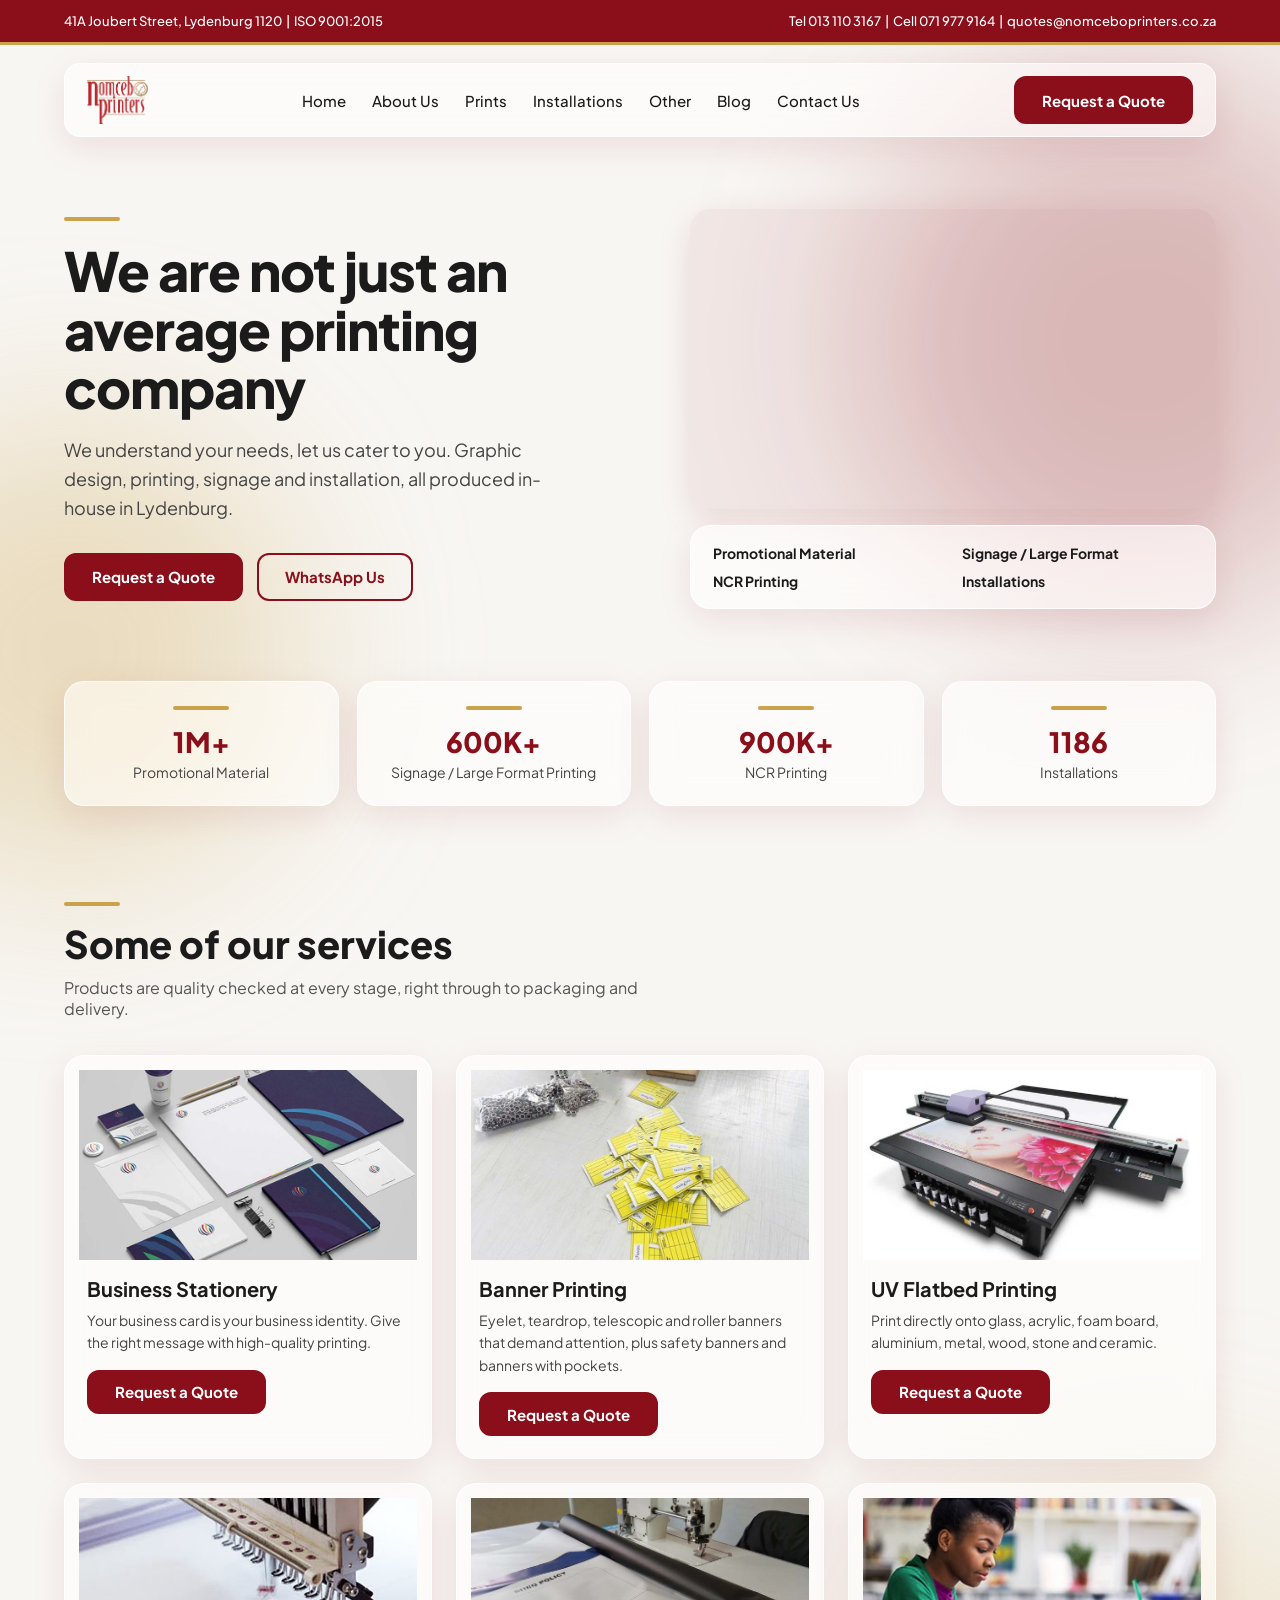
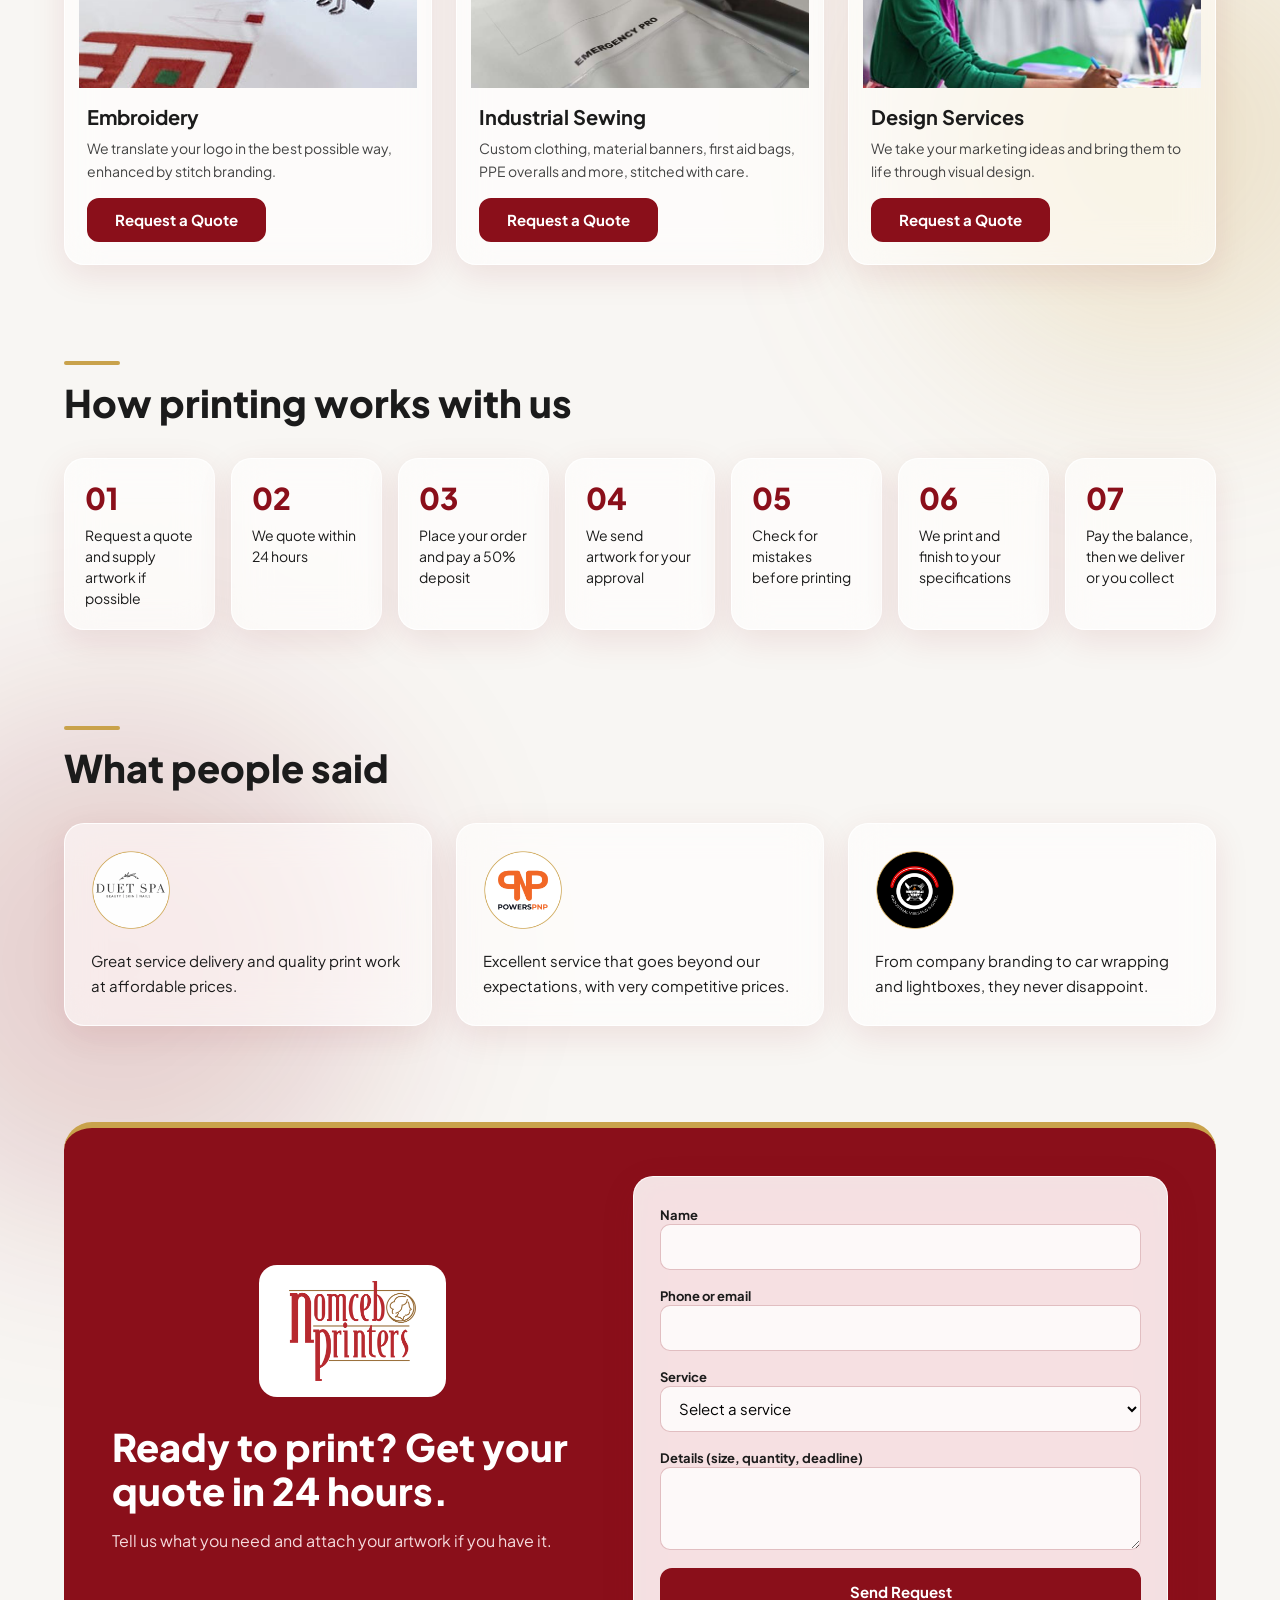
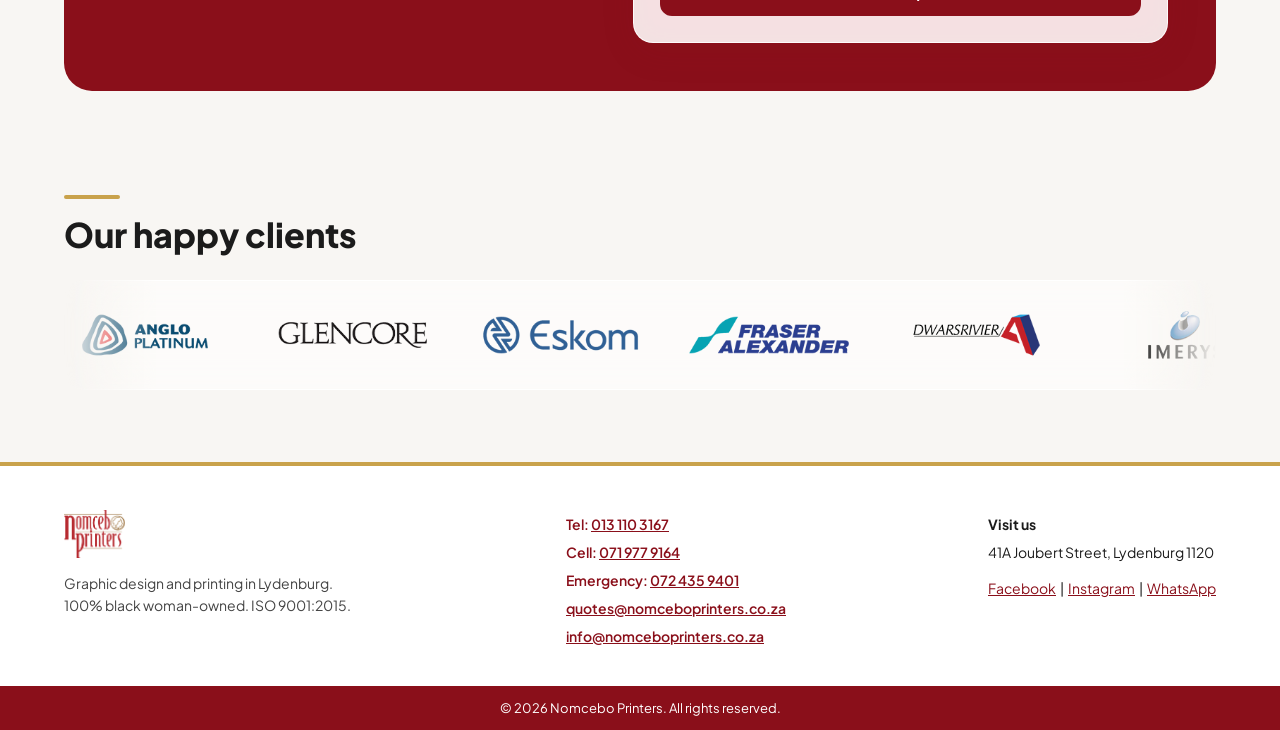
==== commit e5199572: "fix: changed the bubble text inside the hero section" ====
--- a/index.html
+++ b/index.html
@@ -56,10 +56,11 @@
 
 <div class="wrap">
 <div class="grid" style="grid-template-columns:repeat(auto-fit,minmax(240px,1fr));gap:18px">
-<div class="g" style="padding:24px;text-align:center"><div class="strip" style="margin:0 auto 14px"></div><div style="font-size:28px;font-weight:800;color:#8A0F1A">16 years</div><p style="font-size:14px;color:#444;margin-top:4px">in the printing industry</p></div>
-<div class="g" style="padding:24px;text-align:center"><div class="strip" style="margin:0 auto 14px"></div><div style="font-size:28px;font-weight:800;color:#8A0F1A">ISO 9001:2015</div><p style="font-size:14px;color:#444;margin-top:4px">certified quality</p></div>
-<div class="g" style="padding:24px;text-align:center"><div class="strip" style="margin:0 auto 14px"></div><div style="font-size:28px;font-weight:800;color:#8A0F1A">24 hours</div><p style="font-size:14px;color:#444;margin-top:4px">quote turnaround</p></div>
-<div class="g" style="padding:24px;text-align:center"><div class="strip" style="margin:0 auto 14px"></div><div style="font-size:28px;font-weight:800;color:#8A0F1A">100%</div><p style="font-size:14px;color:#444;margin-top:4px">black woman-owned</p></div>
+<div class="g" style="padding:24px;text-align:center"><div class="strip" style="margin:0 auto 14px"></div><div style="font-size:28px;font-weight:800;color:#8A0F1A">1M+</div><p style="font-size:14px;color:#444;margin-top:4px">Promotional Material</p></div>
+<div class="g" style="padding:24px;text-align:center"><div class="strip" style="margin:0 auto 14px"></div><div style="font-size:28px;font-weight:800;color:#8A0F1A">600K+</div><p style="font-size:14px;color:#444;margin-top:4px">Signage / Large Format
+Printing</p></div>
+<div class="g" style="padding:24px;text-align:center"><div class="strip" style="margin:0 auto 14px"></div><div style="font-size:28px;font-weight:800;color:#8A0F1A">900K+</div><p style="font-size:14px;color:#444;margin-top:4px">NCR Printing</p></div>
+<div class="g" style="padding:24px;text-align:center"><div class="strip" style="margin:0 auto 14px"></div><div style="font-size:28px;font-weight:800;color:#8A0F1A">1186</div><p style="font-size:14px;color:#444;margin-top:4px">Installations</p></div>
 </div>
 </div>
 
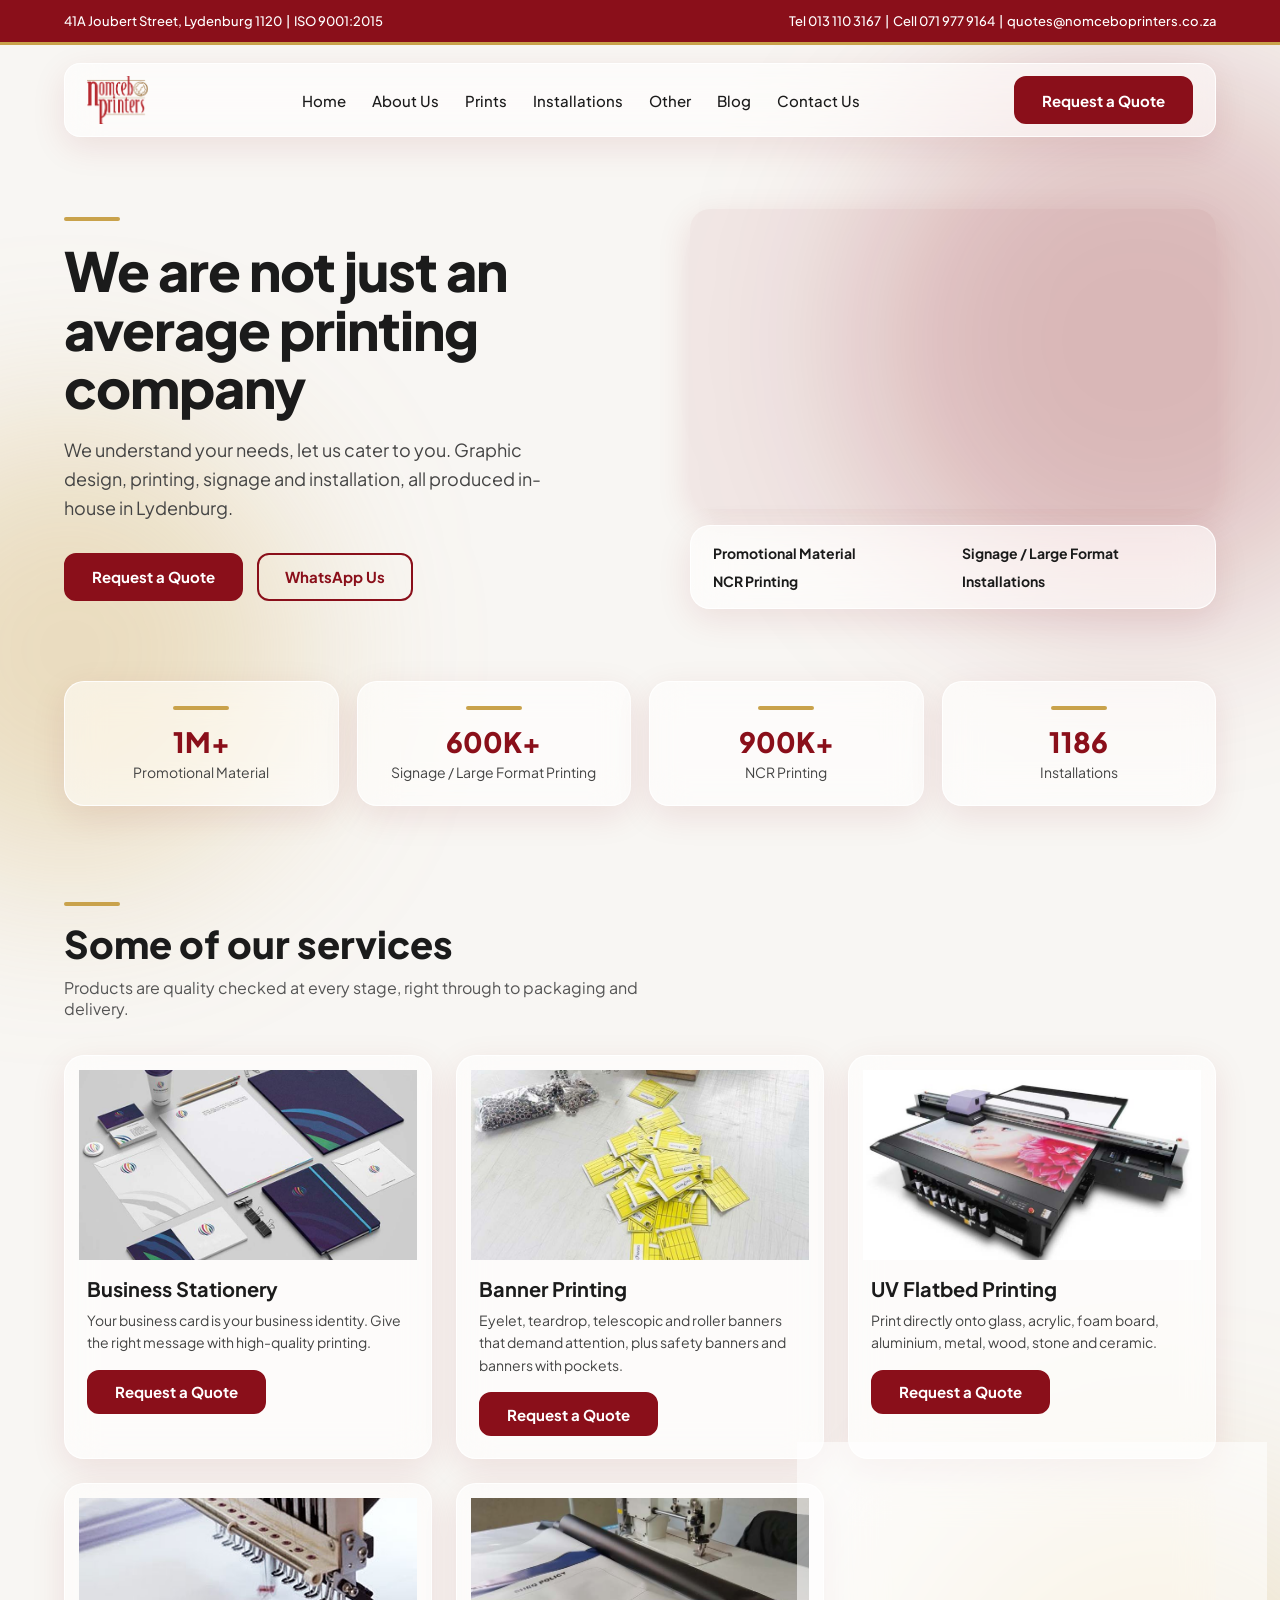
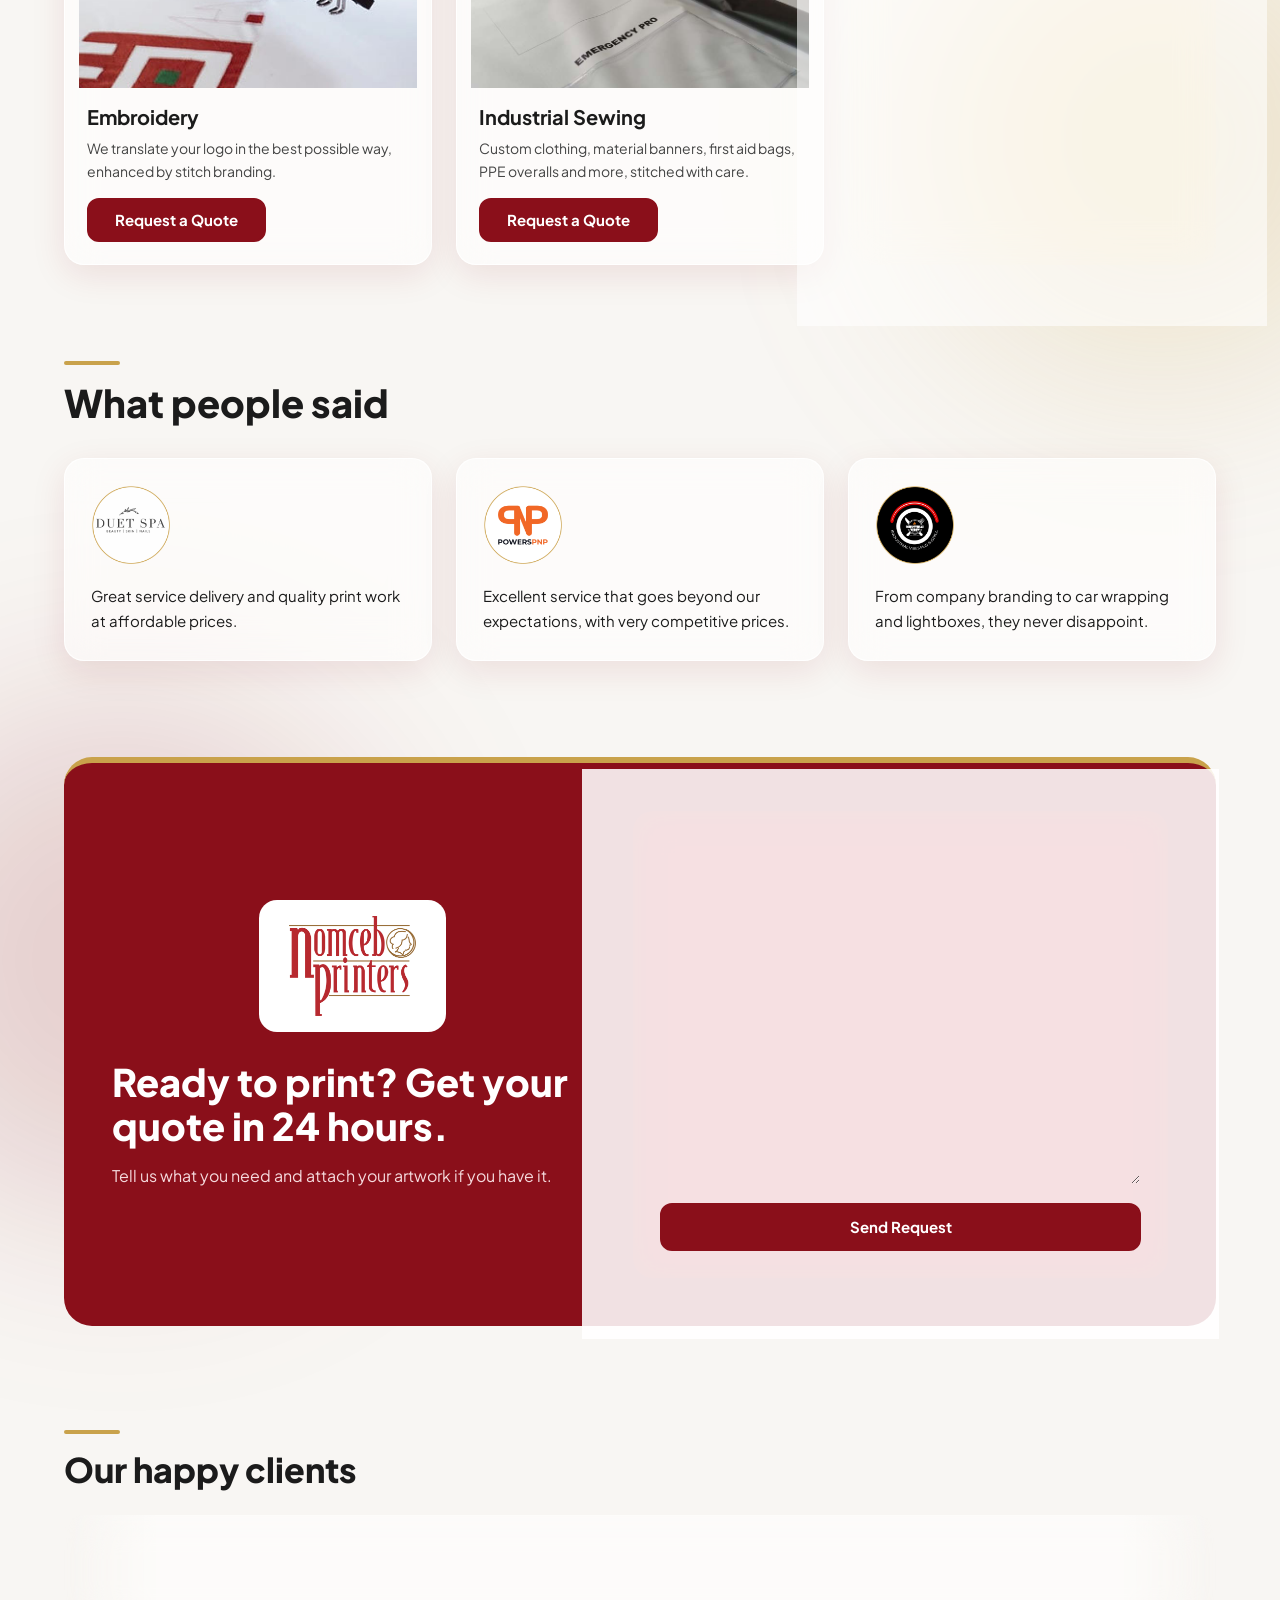
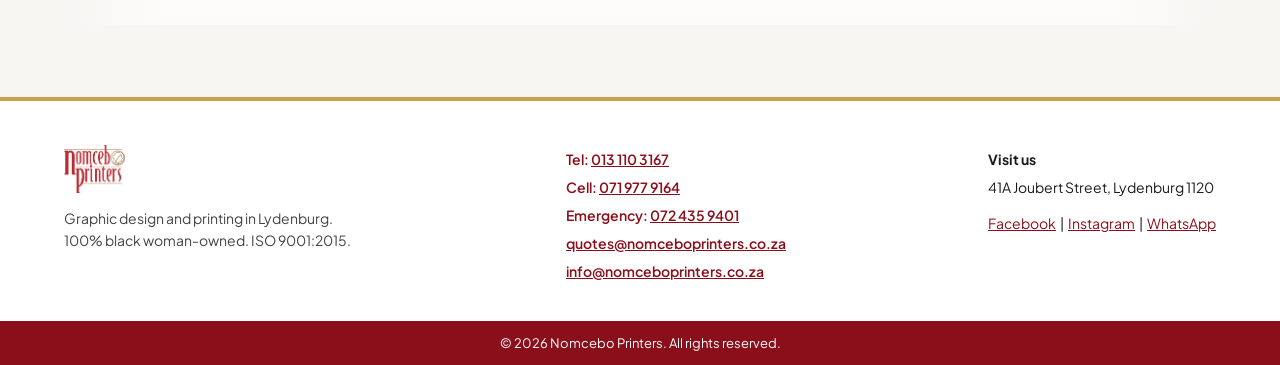
==== commit acd22ffd: "fix: removed the "How printing works with us" section" ====
--- a/index.html
+++ b/index.html
@@ -78,7 +78,7 @@
 </div>
 </div>
 
-<div id="process" class="wrap" style="padding-top:96px">
+<!--<div id="process" class="wrap" style="padding-top:96px">
 <div class="strip"></div>
 <h2 style="font-size:38px;font-weight:800;margin-top:14px">How printing works with us</h2>
 <div class="grid" style="grid-template-columns:repeat(auto-fit,minmax(150px,1fr));gap:16px;margin-top:32px">
@@ -90,7 +90,7 @@
 <div class="g" style="padding:20px"><div style="font-size:30px;font-weight:800;color:#8A0F1A">06</div><p style="margin-top:8px;font-size:14px;line-height:1.5">We print and finish to your specifications</p></div>
 <div class="g" style="padding:20px"><div style="font-size:30px;font-weight:800;color:#8A0F1A">07</div><p style="margin-top:8px;font-size:14px;line-height:1.5">Pay the balance, then we deliver or you collect</p></div>
 </div>
-</div>
+</div> !-->
 
 <div id="reviews" class="wrap" style="padding-top:96px">
 <div class="strip"></div>
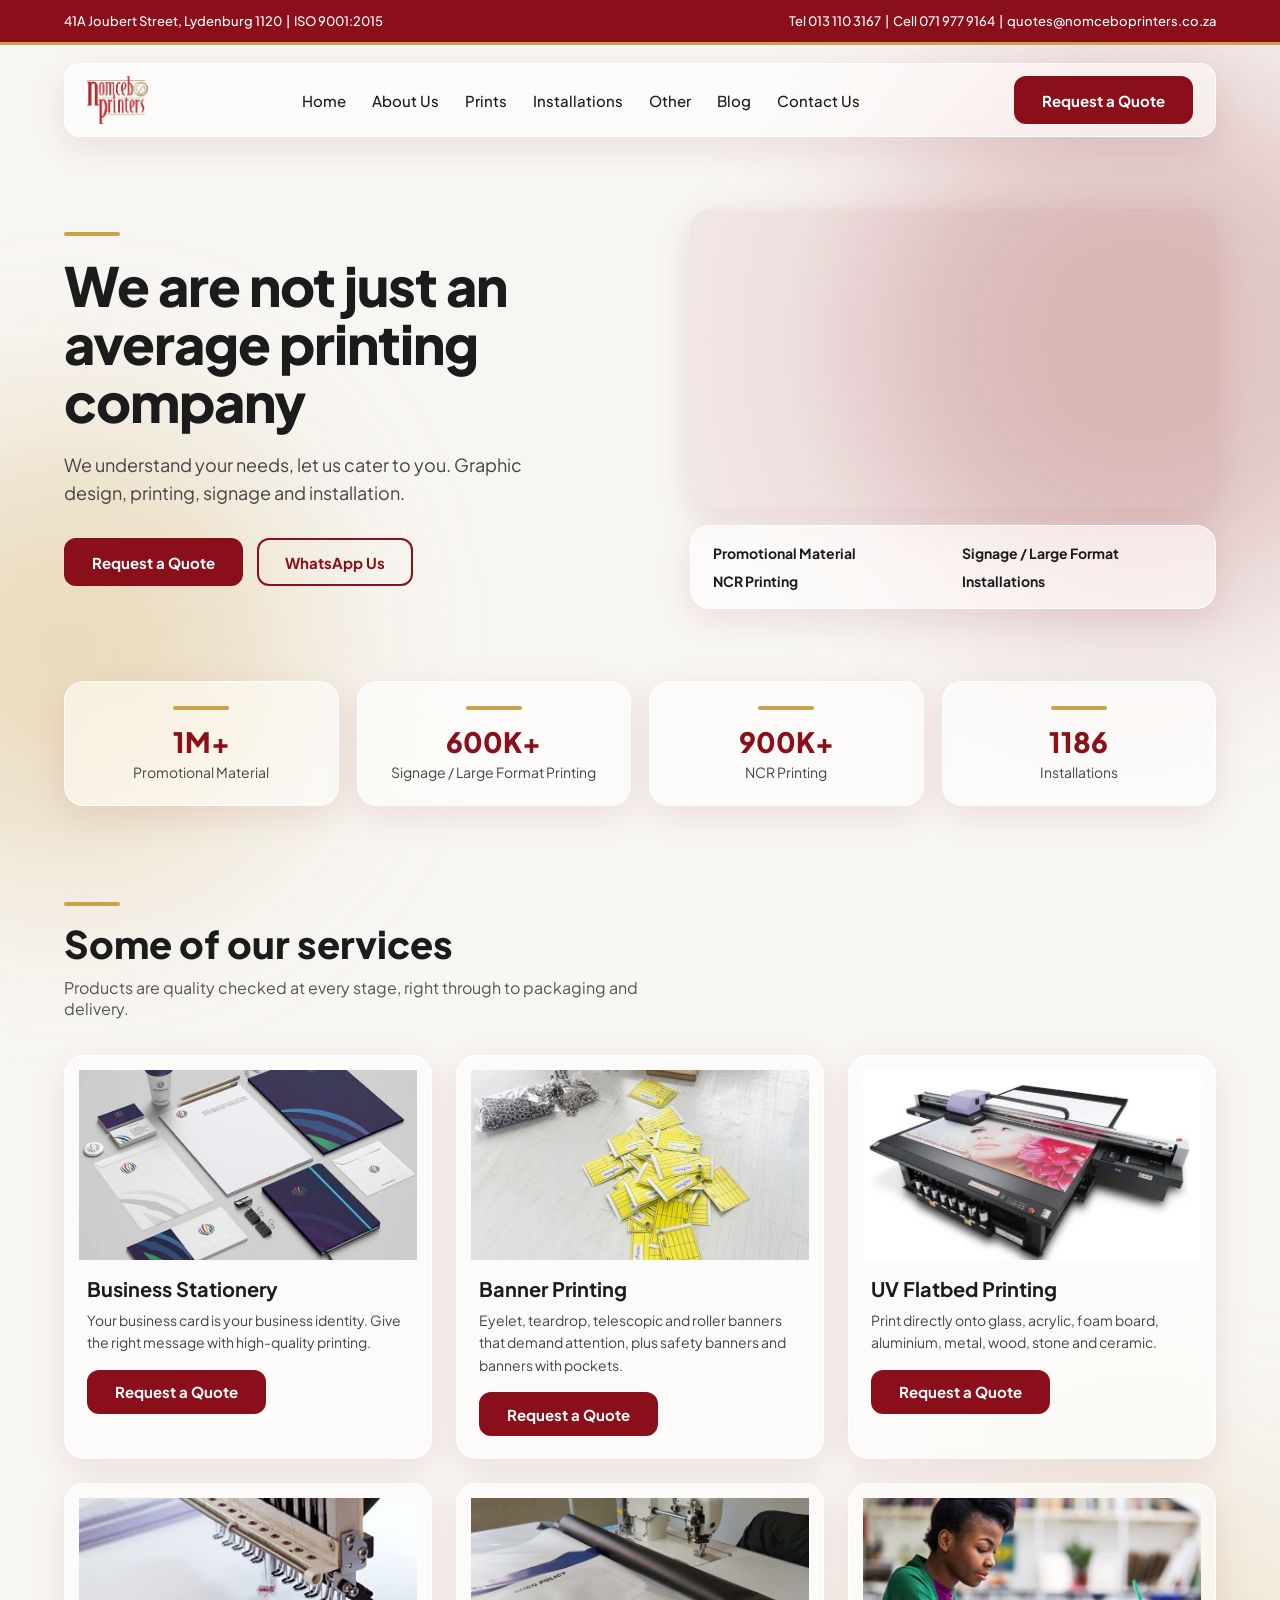
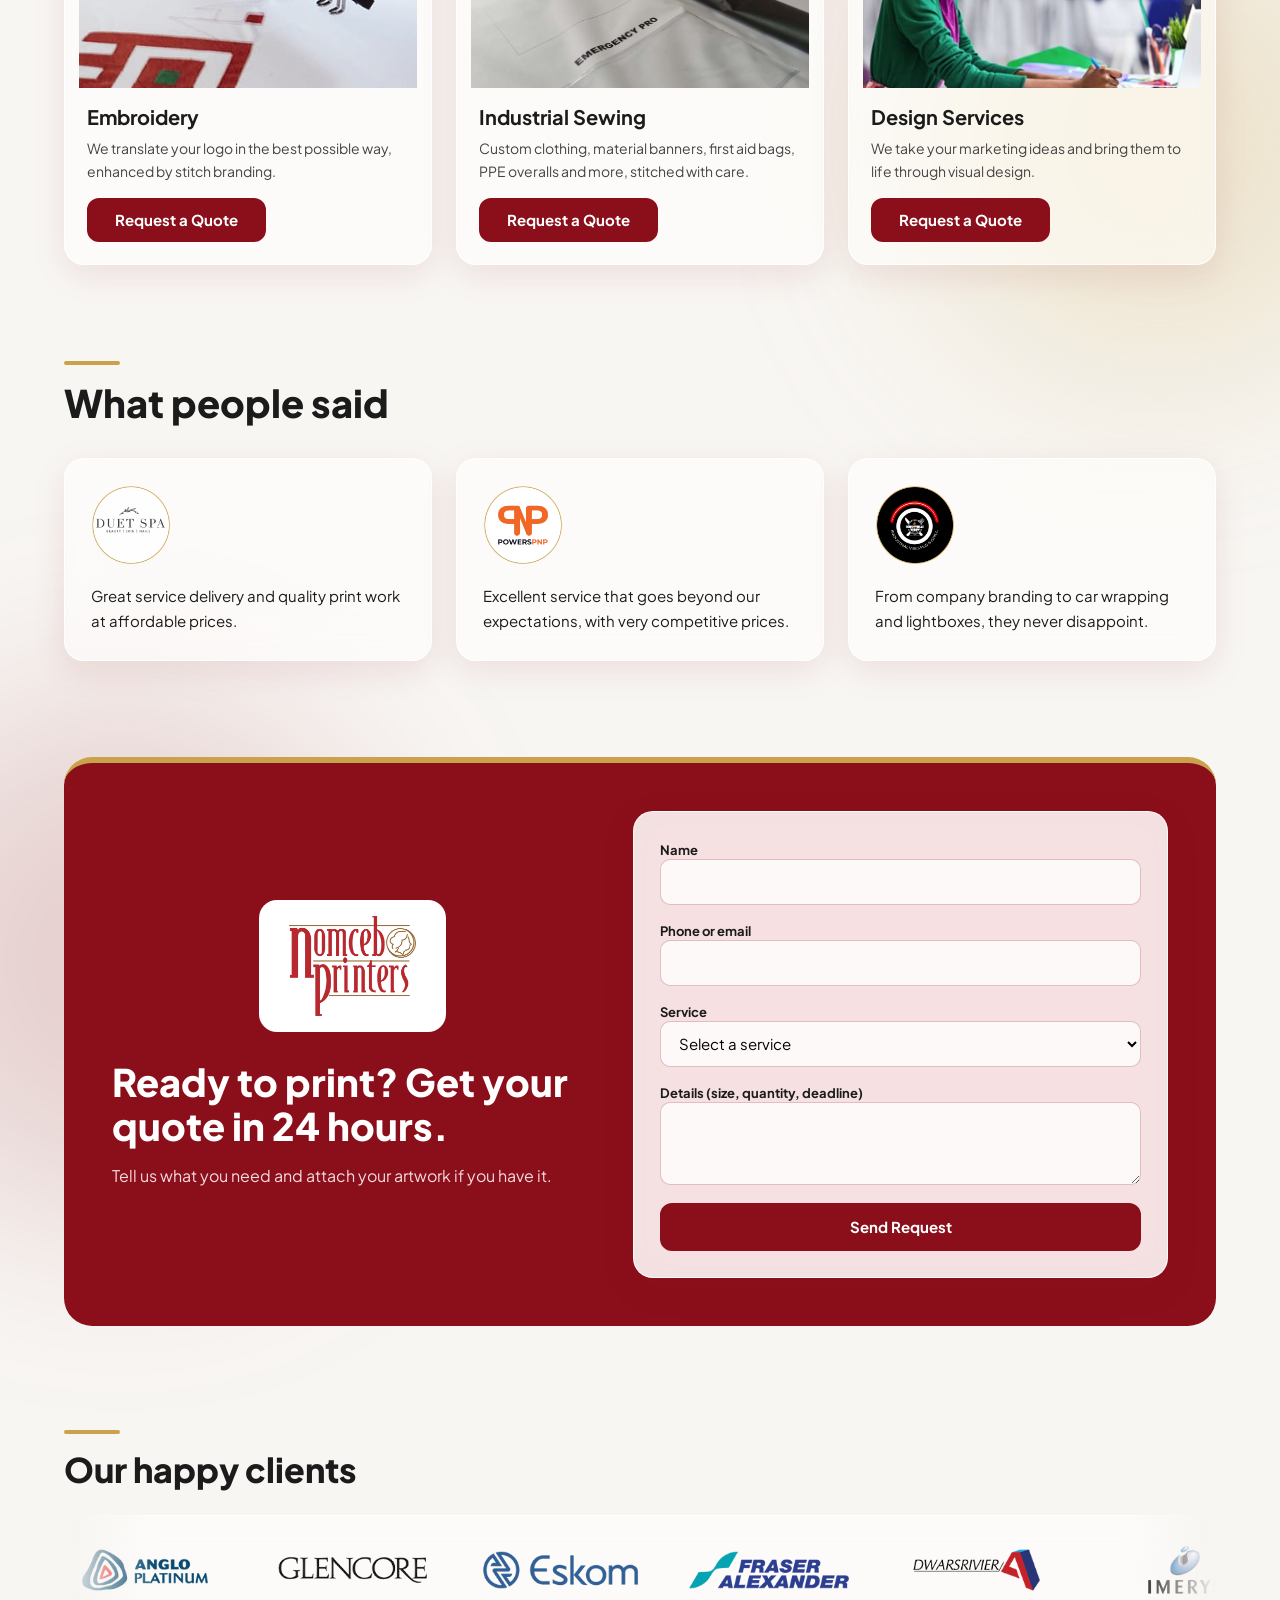
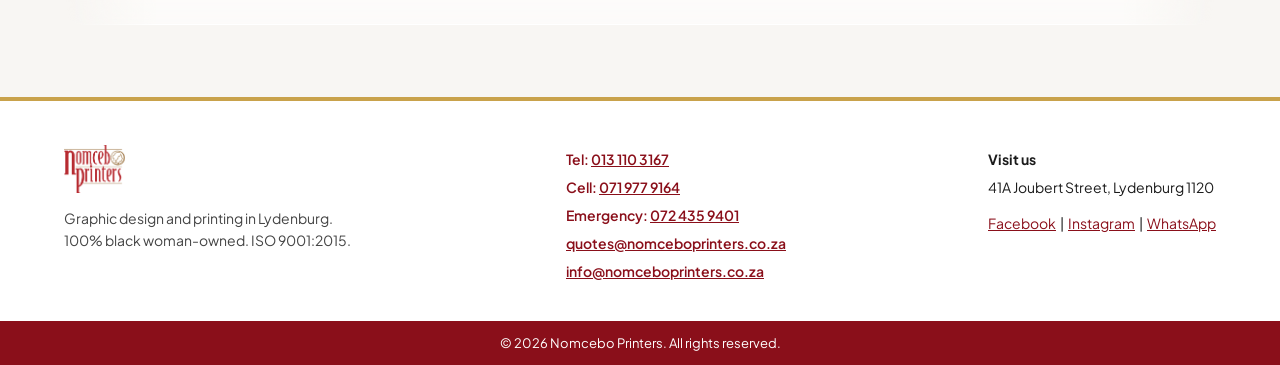
==== commit 9ec43995: "fix: changed the text in the hero section" ====
--- a/index.html
+++ b/index.html
@@ -40,7 +40,7 @@
 <div style="flex:1.1">
 <div class="strip" style="margin-bottom:20px"></div>
 <h1 style="font-size:54px;line-height:1.08;font-weight:800;letter-spacing:-1px">We are not just an average printing company</h1>
-<p style="margin-top:20px;font-size:18px;line-height:1.6;color:#444;max-width:520px">We understand your needs, let us cater to you. Graphic design, printing, signage and installation, all produced in-house in Lydenburg.</p>
+<p style="margin-top:20px;font-size:18px;line-height:1.6;color:#444;max-width:520px">We understand your needs, let us cater to you. Graphic design, printing, signage and installation.</p>
 <div style="display:flex;flex-wrap:wrap;gap:14px;margin-top:30px">
 <a class="btn" href="#quote">Request a Quote</a>
 <a class="btn btn2" href="https://wa.me/27719779164" target="_blank" rel="noopener">WhatsApp Us</a>
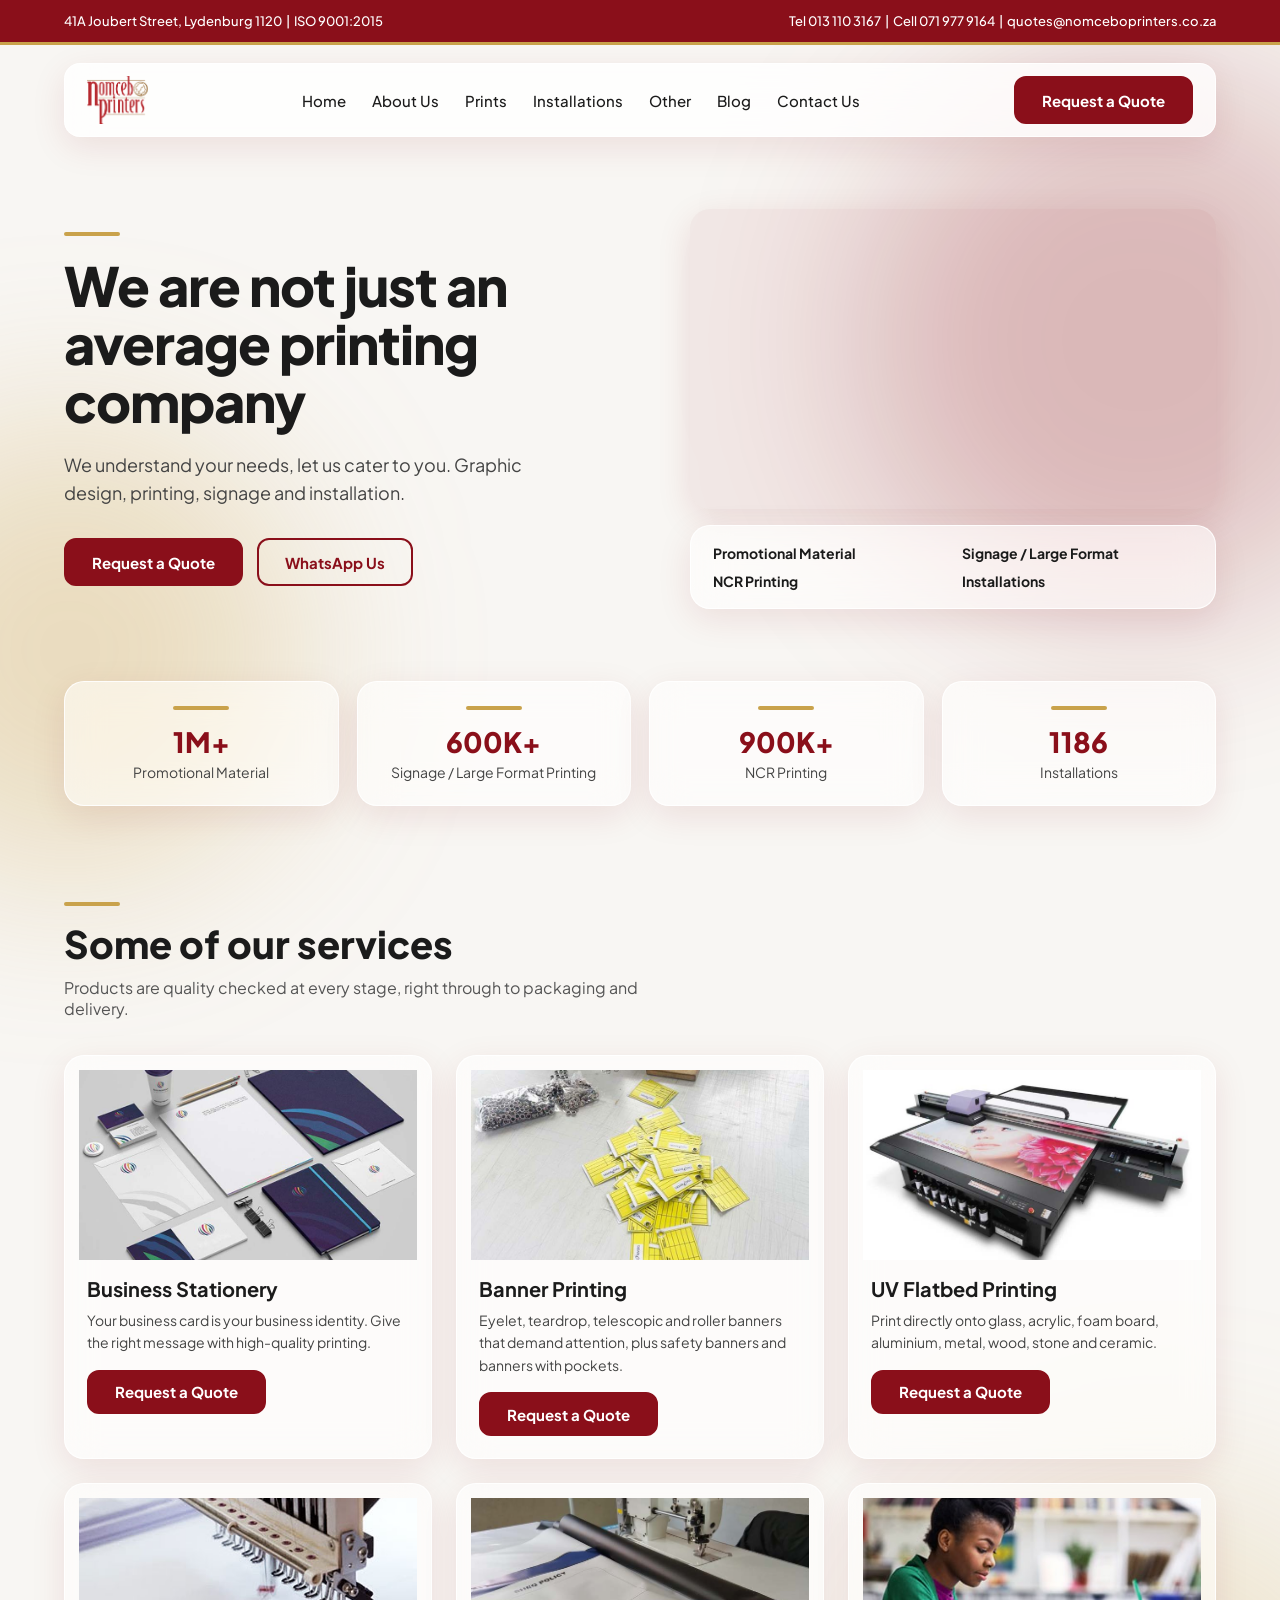
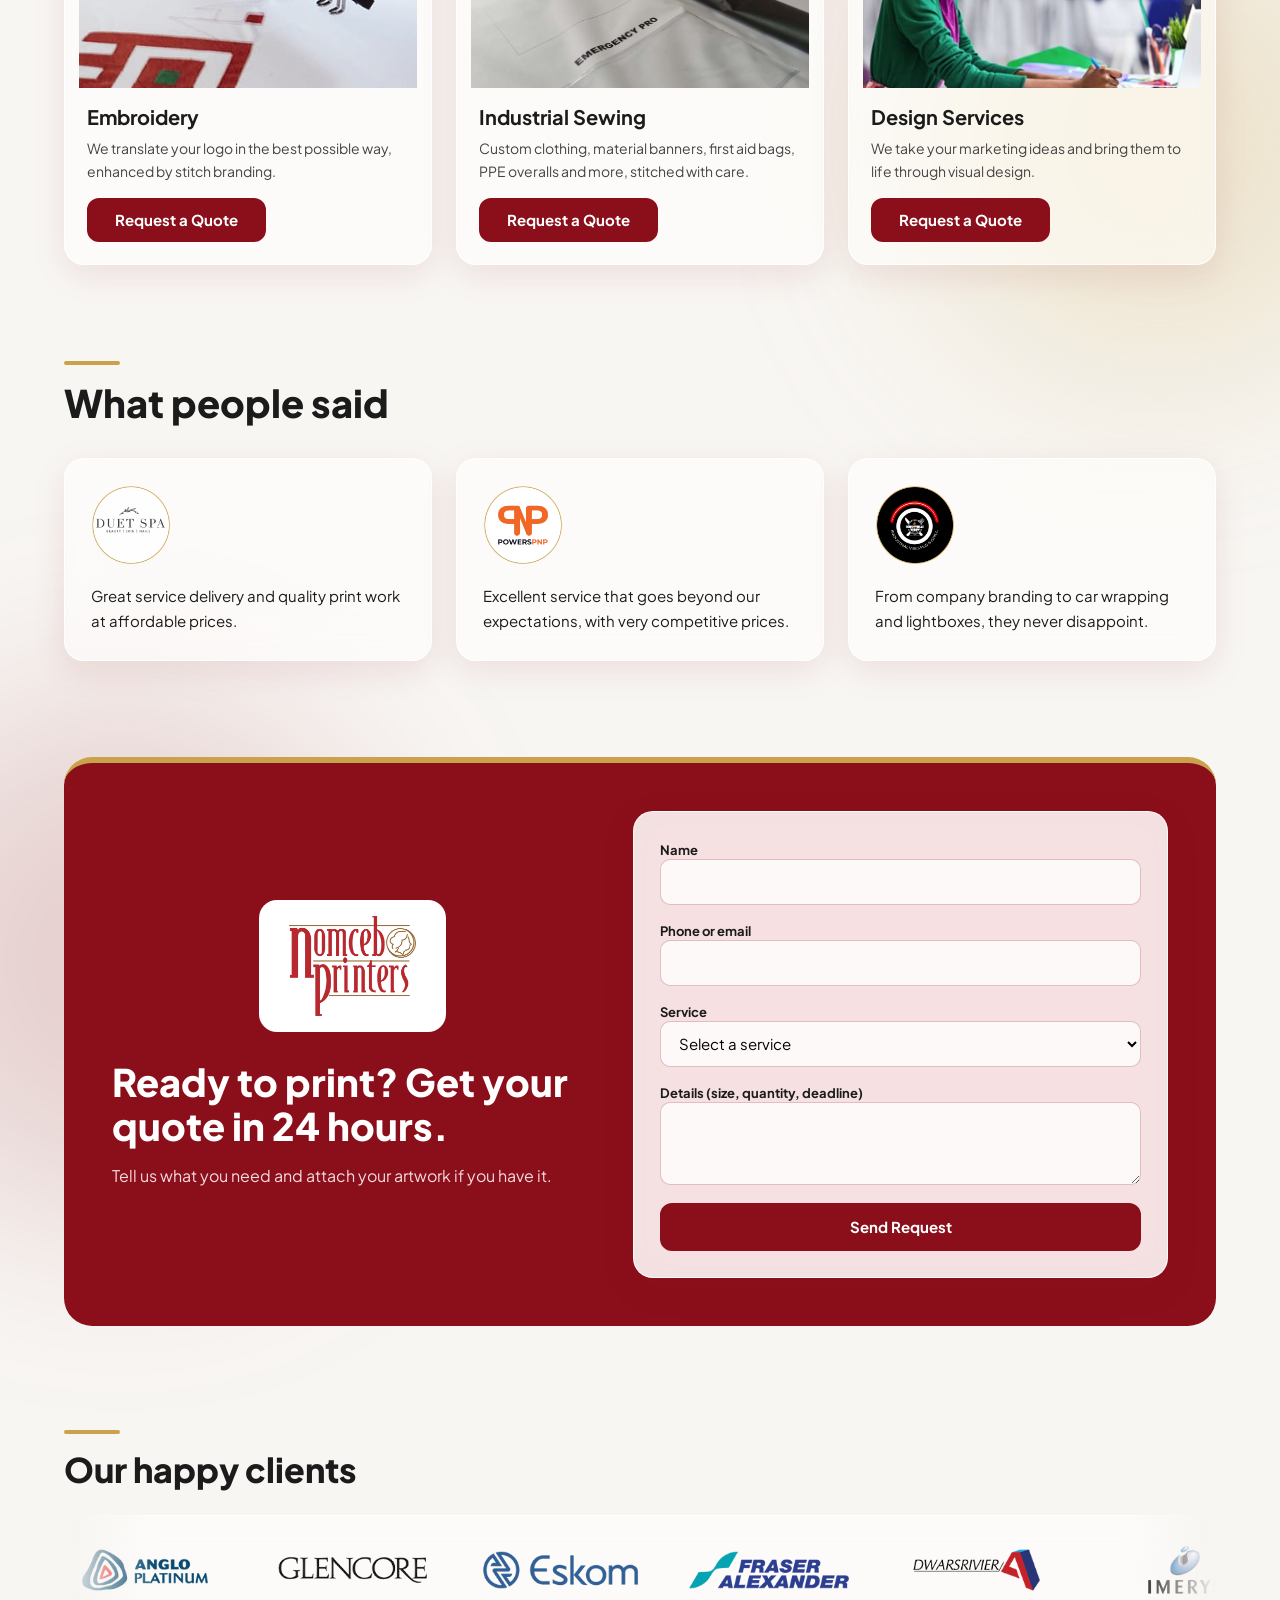
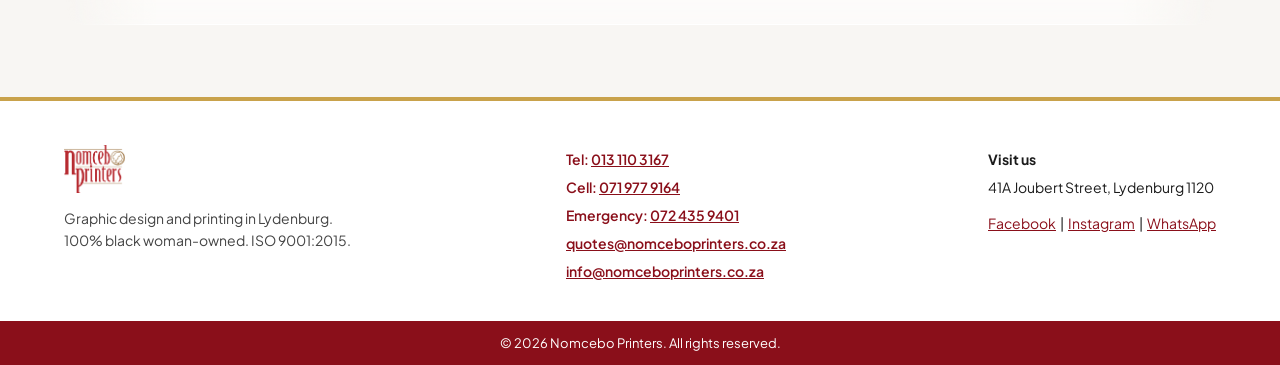
==== commit c2b9a350: "feat: make navigation bar sticky on scroll" ====
--- a/index.html
+++ b/index.html
@@ -3,7 +3,7 @@
 <head>
 <meta charset="utf-8">
 <meta name="viewport" content="width=device-width, initial-scale=1">
-<title>Nomcebo Printers | Printing, Signage and Design in Lydenburg</title>
+<title>Nomcebo Printers - Home for All Your Printing Needs</title>
 <meta name="description" content="Nomcebo Printers provides high quality custom printing, signage and installation services for individuals and businesses in Lydenburg, Mpumalanga and Limpopo.">
 <link rel="icon" href="assets/cropped-favicon-270x270.png">
 <link rel="preconnect" href="https://fonts.googleapis.com">
@@ -12,7 +12,7 @@
 <script>document.documentElement.classList.add('js')</script>
 </head>
 <body>
-<div id="top" style="position:relative;overflow:hidden">
+<div id="top" style="position:relative;overflow-x:clip">
 
 <div style="position:absolute;top:60px;right:-140px;width:560px;height:560px;border-radius:50%;background:rgba(138,15,26,.22);filter:blur(90px)"></div>
 <div style="position:absolute;top:420px;left:-160px;width:460px;height:460px;border-radius:50%;background:rgba(201,162,75,.30);filter:blur(90px)"></div>
@@ -62,7 +62,7 @@
 <div class="g" style="padding:24px;text-align:center"><div class="strip" style="margin:0 auto 14px"></div><div style="font-size:28px;font-weight:800;color:#8A0F1A">900K+</div><p style="font-size:14px;color:#444;margin-top:4px">NCR Printing</p></div>
 <div class="g" style="padding:24px;text-align:center"><div class="strip" style="margin:0 auto 14px"></div><div style="font-size:28px;font-weight:800;color:#8A0F1A">1186</div><p style="font-size:14px;color:#444;margin-top:4px">Installations</p></div>
 </div>
-</div>
+</div> 
 
 <div id="services" class="wrap" style="padding-top:96px">
 <div class="strip"></div>
--- a/style.css
+++ b/style.css
@@ -29,7 +29,7 @@
 @keyframes belt{to{transform:translateX(-50%)}}
 @media(prefers-reduced-motion:reduce){.belt .tr{animation-duration:120s}}
 
-html{scroll-behavior:smooth;scroll-padding-top:16px}
+html{scroll-behavior:smooth;scroll-padding-top:100px}
 .js .reveal{opacity:0;transform:translateY(34px);transition:opacity .8s ease var(--d,0s),transform .8s cubic-bezier(.2,.7,.2,1) var(--d,0s)}
 .js .reveal.from-left{transform:translateX(-60px)}
 .js .reveal.from-right{transform:translateX(60px)}
@@ -41,4 +41,7 @@
 .js .show img.prev{opacity:1;z-index:1}
 .js .show img.on{opacity:1;z-index:2}
 .show .cap{position:absolute;left:14px;bottom:14px;z-index:5;padding:8px 16px;border-radius:999px;font-size:13px;font-weight:700;color:#1B1B1B;background:rgba(255,255,255,.72);backdrop-filter:blur(10px);-webkit-backdrop-filter:blur(10px);border:1px solid rgba(255,255,255,.85);border-left:4px solid #C9A24B;opacity:0;transition:opacity .5s ease}
-.show .cap.on{opacity:1}+.show .cap.on{opacity:1}
+
+.nav{position:sticky;top:-8px;z-index:50}
+.nav .g{background:rgba(255,255,255,.82)}
